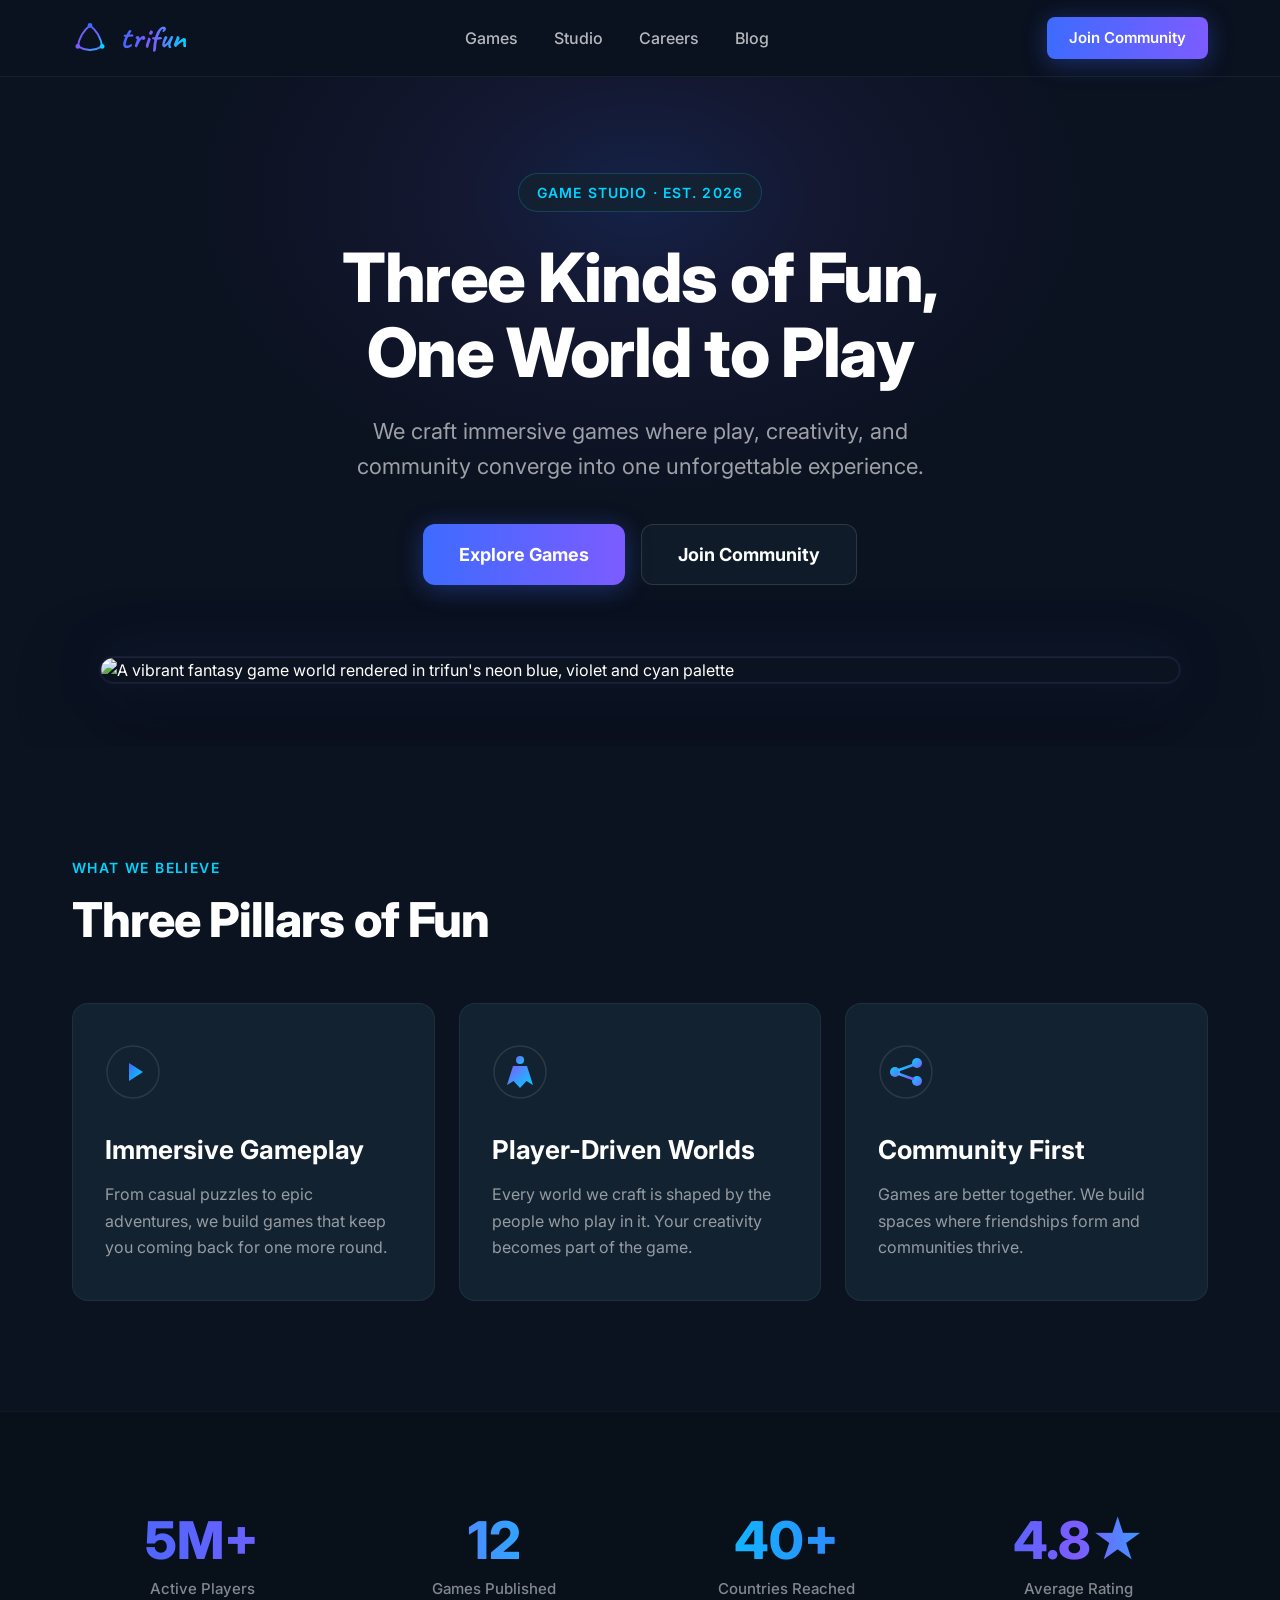
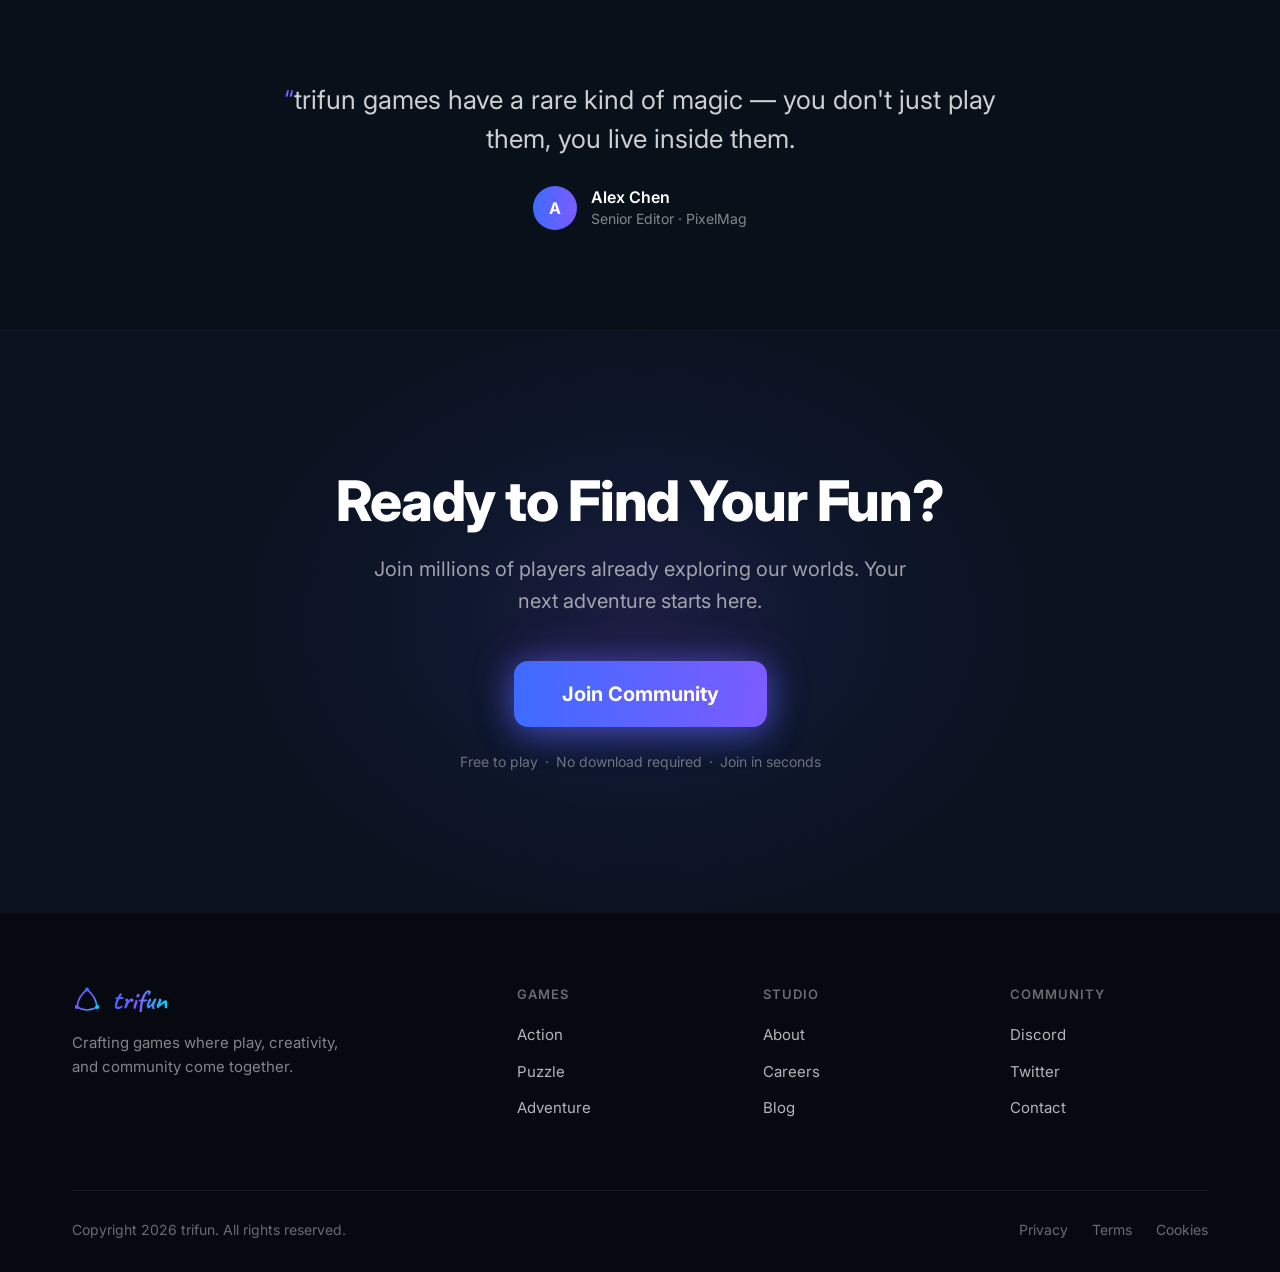
==== index.html @ cdd71cd8 "Add files via upload" ====
<!DOCTYPE html>
<html lang="en">
<head>
<meta charset="UTF-8" />
<meta name="viewport" content="width=device-width, initial-scale=1.0" />
<title>trifun — Three Kinds of Fun, One World to Play</title>
<meta name="description" content="trifun is a game studio crafting immersive games where play, creativity, and community converge into one unforgettable experience." />
<meta property="og:title" content="trifun — Three Kinds of Fun, One World to Play" />
<meta property="og:description" content="We craft immersive games where play, creativity, and community converge." />
<meta property="og:type" content="website" />
<link rel="icon" href="data:image/svg+xml,%3Csvg xmlns='http://www.w3.org/2000/svg' viewBox='0 0 240 240'%3E%3Cdefs%3E%3ClinearGradient id='g' x1='0' y1='0' x2='1' y2='1'%3E%3Cstop offset='0' stop-color='%233E6BFF'/%3E%3Cstop offset='0.5' stop-color='%237C5CFF'/%3E%3Cstop offset='1' stop-color='%2300D4FF'/%3E%3C/linearGradient%3E%3C/defs%3E%3Cpath d='M120 36 Q 52 88, 39 176' stroke='url(%23g)' stroke-width='13' stroke-linecap='round' fill='none'/%3E%3Cpath d='M39 176 Q 120 224, 201 176' stroke='url(%23g)' stroke-width='13' stroke-linecap='round' fill='none'/%3E%3Cpath d='M201 176 Q 188 88, 120 36' stroke='url(%23g)' stroke-width='13' stroke-linecap='round' fill='none'/%3E%3Ccircle cx='120' cy='36' r='16' fill='%233E6BFF'/%3E%3Ccircle cx='39' cy='176' r='16' fill='%237C5CFF'/%3E%3Ccircle cx='201' cy='176' r='16' fill='%2300D4FF'/%3E%3C/svg%3E" />
<link rel="preconnect" href="https://fonts.googleapis.com" />
<link rel="preconnect" href="https://fonts.gstatic.com" crossorigin />
<link href="https://fonts.googleapis.com/css2?family=Inter:wght@400;500;600;700;800&family=Caveat:wght@600;700&display=swap" rel="stylesheet" />
<style>
  :root {
    --blue: #3E6BFF;
    --violet: #7C5CFF;
    --cyan: #00D4FF;
    --ink: #0B1220;
    --surface: #132230;
    --surface-2: #08101A;
    --footer: #06090F;
    --white: #FFFFFF;
    --grad-main: linear-gradient(90deg, #3E6BFF 0%, #7C5CFF 50%, #00D4FF 100%);
    --grad-cta: linear-gradient(90deg, #3E6BFF 0%, #7C5CFF 100%);
  }

  * { margin: 0; padding: 0; box-sizing: border-box; }

  html { scroll-behavior: smooth; }

  body {
    background: var(--ink);
    color: var(--white);
    font-family: 'Inter', -apple-system, BlinkMacSystemFont, 'Segoe UI', sans-serif;
    -webkit-font-smoothing: antialiased;
    line-height: 1.5;
    overflow-x: hidden;
  }

  a { color: inherit; text-decoration: none; }

  .container {
    max-width: 1200px;
    margin: 0 auto;
    padding: 0 32px;
  }

  /* ===== Header ===== */
  header {
    position: sticky;
    top: 0;
    z-index: 100;
    background: rgba(11, 18, 32, 0.85);
    backdrop-filter: blur(12px);
    border-bottom: 1px solid rgba(255, 255, 255, 0.06);
  }

  .header-inner {
    display: flex;
    align-items: center;
    justify-content: space-between;
    height: 76px;
  }

  .logo-group {
    display: flex;
    align-items: center;
    gap: 12px;
  }

  .logo-svg { width: 36px; height: 36px; display: block; }

  .wordmark {
    font-family: 'Caveat', cursive;
    font-size: 32px;
    font-weight: 700;
    line-height: 1;
    background: var(--grad-main);
    -webkit-background-clip: text;
    background-clip: text;
    -webkit-text-fill-color: transparent;
    color: transparent;
  }

  nav.desktop {
    display: flex;
    align-items: center;
    gap: 36px;
  }

  nav.desktop a {
    font-size: 16px;
    font-weight: 500;
    color: rgba(255, 255, 255, 0.7);
    transition: color 0.2s ease;
  }
  nav.desktop a:hover { color: var(--white); }

  .btn {
    display: inline-flex;
    align-items: center;
    justify-content: center;
    font-family: 'Inter', sans-serif;
    border: none;
    cursor: pointer;
    transition: transform 0.2s ease, box-shadow 0.2s ease, opacity 0.2s ease;
    white-space: nowrap;
  }
  .btn:hover { transform: translateY(-1px); }

  .btn-grad {
    background: var(--grad-cta);
    color: var(--white);
    font-weight: 600;
    box-shadow: 0 4px 24px rgba(62, 107, 255, 0.35);
  }
  .btn-grad:hover { box-shadow: 0 8px 32px rgba(124, 92, 255, 0.45); }

  .btn-sm { padding: 10px 22px; border-radius: 8px; font-size: 15px; }

  .btn-ghost {
    background: rgba(19, 34, 48, 0.6);
    color: var(--white);
    font-weight: 600;
    border: 1px solid rgba(255, 255, 255, 0.12);
  }
  .btn-ghost:hover { background: rgba(19, 34, 48, 0.9); }

  .btn-lg { padding: 16px 36px; border-radius: 12px; font-size: 18px; font-weight: 700; }

  /* Hamburger */
  .burger {
    display: none;
    background: none;
    border: none;
    cursor: pointer;
    padding: 8px;
  }
  .burger span {
    display: block;
    width: 22px;
    height: 2px;
    background: var(--white);
    margin: 5px 0;
    border-radius: 2px;
  }

  .mobile-menu {
    display: none;
    flex-direction: column;
    gap: 4px;
    padding: 8px 0 16px;
  }
  .mobile-menu.open { display: flex; }
  .mobile-menu a {
    padding: 12px 4px;
    font-size: 16px;
    font-weight: 500;
    color: rgba(255, 255, 255, 0.8);
    border-bottom: 1px solid rgba(255, 255, 255, 0.06);
  }
  .mobile-menu .btn { margin-top: 12px; }

  /* ===== Hero ===== */
  .hero {
    position: relative;
    padding: 96px 0 64px;
    overflow: hidden;
  }

  .hero-glow {
    position: absolute;
    top: -180px;
    left: 50%;
    transform: translateX(-50%);
    width: 900px;
    height: 600px;
    background: radial-gradient(closest-side, rgba(62, 107, 255, 0.18), rgba(124, 92, 255, 0.08) 40%, rgba(0, 212, 255, 0) 100%);
    pointer-events: none;
  }

  .hero-content {
    position: relative;
    text-align: center;
    max-width: 860px;
    margin: 0 auto;
  }

  .badge {
    display: inline-block;
    padding: 8px 18px;
    border-radius: 999px;
    background: rgba(19, 34, 48, 0.8);
    border: 1px solid rgba(0, 212, 255, 0.2);
    font-size: 14px;
    font-weight: 600;
    letter-spacing: 0.08em;
    color: var(--cyan);
    margin-bottom: 28px;
  }

  h1 {
    font-size: 68px;
    font-weight: 800;
    line-height: 1.1;
    letter-spacing: -0.02em;
    margin-bottom: 24px;
  }

  .hero-sub {
    font-size: 22px;
    color: rgba(255, 255, 255, 0.6);
    max-width: 620px;
    margin: 0 auto 40px;
    line-height: 1.6;
  }

  .cta-row {
    display: flex;
    gap: 16px;
    justify-content: center;
    margin-bottom: 72px;
    flex-wrap: wrap;
  }

  .hero-visual {
    position: relative;
    border-radius: 20px;
    overflow: hidden;
    border: 1px solid rgba(255, 255, 255, 0.08);
    box-shadow: 0 24px 80px rgba(0, 0, 0, 0.5), 0 0 0 1px rgba(124, 92, 255, 0.12), 0 0 60px rgba(62, 107, 255, 0.15);
    max-width: 1080px;
    margin: 0 auto;
  }
  .hero-visual img {
    display: block;
    width: 100%;
    height: auto;
  }

  /* ===== Sections generic ===== */
  section { position: relative; }

  .section-pad { padding: 110px 0; }

  .eyebrow {
    font-size: 14px;
    font-weight: 600;
    letter-spacing: 0.1em;
    color: var(--cyan);
    text-transform: uppercase;
    margin-bottom: 14px;
  }

  .section-title {
    font-size: 48px;
    font-weight: 800;
    letter-spacing: -0.02em;
    line-height: 1.15;
    margin-bottom: 56px;
  }

  /* ===== Features ===== */
  .feature-grid {
    display: grid;
    grid-template-columns: repeat(3, 1fr);
    gap: 24px;
  }

  .feature-card {
    background: var(--surface);
    border-radius: 16px;
    padding: 40px 32px;
    border: 1px solid rgba(255, 255, 255, 0.06);
    transition: transform 0.25s ease, border-color 0.25s ease;
  }
  .feature-card:hover {
    transform: translateY(-4px);
    border-color: rgba(124, 92, 255, 0.35);
  }

  .feature-icon {
    width: 56px;
    height: 56px;
    margin-bottom: 24px;
  }

  .feature-card h3 {
    font-size: 26px;
    font-weight: 700;
    margin-bottom: 12px;
  }

  .feature-card p {
    font-size: 16px;
    color: rgba(255, 255, 255, 0.55);
    line-height: 1.65;
  }

  /* ===== Stats ===== */
  .stats {
    background: var(--surface-2);
    padding: 100px 0;
    border-top: 1px solid rgba(255, 255, 255, 0.04);
    border-bottom: 1px solid rgba(255, 255, 255, 0.04);
  }

  .stats-grid {
    display: grid;
    grid-template-columns: repeat(4, 1fr);
    gap: 32px;
    margin-bottom: 80px;
    text-align: center;
  }

  .stat-num {
    font-size: 52px;
    font-weight: 800;
    line-height: 1.1;
    margin-bottom: 8px;
  }
  .stat-num.g1 { background: linear-gradient(90deg, #3E6BFF, #7C5CFF); -webkit-background-clip: text; background-clip: text; -webkit-text-fill-color: transparent; }
  .stat-num.g2 { background: linear-gradient(90deg, #7C5CFF, #00D4FF); -webkit-background-clip: text; background-clip: text; -webkit-text-fill-color: transparent; }
  .stat-num.g3 { background: linear-gradient(90deg, #00D4FF, #3E6BFF); -webkit-background-clip: text; background-clip: text; -webkit-text-fill-color: transparent; }
  .stat-num.g4 { background: var(--grad-main); -webkit-background-clip: text; background-clip: text; -webkit-text-fill-color: transparent; }

  .stat-label {
    font-size: 15px;
    font-weight: 500;
    color: rgba(255, 255, 255, 0.5);
  }

  .testimonial {
    max-width: 780px;
    margin: 0 auto;
    text-align: center;
  }

  .testimonial-quote {
    font-size: 26px;
    color: rgba(255, 255, 255, 0.8);
    line-height: 1.5;
    margin-bottom: 28px;
  }
  .testimonial-quote::before { content: "\201C"; color: var(--violet); }

  .author {
    display: flex;
    align-items: center;
    justify-content: center;
    gap: 14px;
  }

  .avatar {
    width: 44px;
    height: 44px;
    border-radius: 50%;
    background: var(--grad-cta);
    display: flex;
    align-items: center;
    justify-content: center;
    font-weight: 700;
    font-size: 16px;
  }

  .author-name { font-size: 16px; font-weight: 600; text-align: left; line-height: 1.3; }
  .author-role { font-size: 14px; color: rgba(255, 255, 255, 0.5); }

  /* ===== Final CTA ===== */
  .final-cta {
    text-align: center;
    padding: 140px 0;
    overflow: hidden;
  }

  .cta-glow {
    position: absolute;
    top: 50%;
    left: 50%;
    transform: translate(-50%, -50%);
    width: 800px;
    height: 600px;
    background: radial-gradient(closest-side, rgba(124, 92, 255, 0.15), rgba(62, 107, 255, 0.06) 50%, rgba(0, 212, 255, 0) 100%);
    pointer-events: none;
  }

  .cta-inner { position: relative; }

  .cta-title {
    font-size: 56px;
    font-weight: 800;
    letter-spacing: -0.02em;
    line-height: 1.1;
    margin-bottom: 20px;
  }

  .cta-sub {
    font-size: 20px;
    color: rgba(255, 255, 255, 0.6);
    max-width: 560px;
    margin: 0 auto 44px;
    line-height: 1.6;
  }

  .btn-xl {
    padding: 18px 48px;
    border-radius: 14px;
    font-size: 20px;
    font-weight: 700;
    background: var(--grad-cta);
    color: var(--white);
    box-shadow: 0 0 40px rgba(124, 92, 255, 0.45), 0 8px 32px rgba(62, 107, 255, 0.4);
  }
  .btn-xl:hover { box-shadow: 0 0 60px rgba(124, 92, 255, 0.6), 0 12px 40px rgba(62, 107, 255, 0.5); }

  .trust-line {
    margin-top: 24px;
    font-size: 14px;
    color: rgba(255, 255, 255, 0.4);
  }

  /* ===== Footer ===== */
  footer {
    background: var(--footer);
    padding: 72px 0 32px;
    border-top: 1px solid rgba(255, 255, 255, 0.04);
  }

  .footer-top {
    display: grid;
    grid-template-columns: 2fr 1fr 1fr 1fr;
    gap: 48px;
    padding-bottom: 56px;
  }

  .footer-brand .wordmark { font-size: 28px; }
  .footer-logo-group { display: flex; align-items: center; gap: 10px; margin-bottom: 16px; }
  .footer-logo-group .logo-svg { width: 30px; height: 30px; }
  .footer-brand p {
    font-size: 15px;
    color: rgba(255, 255, 255, 0.5);
    max-width: 280px;
    line-height: 1.6;
  }

  .footer-col h4 {
    font-size: 13px;
    font-weight: 600;
    letter-spacing: 0.08em;
    color: rgba(255, 255, 255, 0.4);
    margin-bottom: 20px;
    text-transform: uppercase;
  }

  .footer-col a {
    display: block;
    font-size: 15px;
    color: rgba(255, 255, 255, 0.7);
    margin-bottom: 14px;
    transition: color 0.2s ease;
  }
  .footer-col a:hover { color: var(--white); }

  .bottom-bar {
    display: flex;
    align-items: center;
    justify-content: space-between;
    padding-top: 28px;
    border-top: 1px solid rgba(255, 255, 255, 0.06);
    font-size: 14px;
    color: rgba(255, 255, 255, 0.4);
  }

  .bottom-bar .legal { display: flex; gap: 24px; }
  .bottom-bar .legal a { color: rgba(255, 255, 255, 0.4); transition: color 0.2s; }
  .bottom-bar .legal a:hover { color: var(--white); }

  /* ===== Responsive ===== */
  @media (max-width: 1024px) {
    h1 { font-size: 52px; }
    .section-title { font-size: 40px; }
    .cta-title { font-size: 44px; }
    .stat-num { font-size: 44px; }
    .feature-grid { grid-template-columns: 1fr; max-width: 560px; margin: 0 auto; }
    .stats-grid { grid-template-columns: repeat(2, 1fr); gap: 40px; }
  }

  @media (max-width: 768px) {
    .container { padding: 0 20px; }
    nav.desktop, .header-cta { display: none; }
    .burger { display: block; }
    .hero { padding: 72px 0 48px; }
    h1 { font-size: 40px; }
    .hero-sub { font-size: 18px; }
    .section-pad { padding: 80px 0; }
    .section-title { font-size: 34px; margin-bottom: 40px; }
    .cta-title { font-size: 36px; }
    .cta-sub { font-size: 17px; }
    .final-cta { padding: 100px 0; }
    .testimonial-quote { font-size: 20px; }
    .footer-top { grid-template-columns: 1fr 1fr; gap: 40px; }
    .bottom-bar { flex-direction: column; gap: 12px; }
  }

  @media (max-width: 480px) {
    h1 { font-size: 32px; }
    .btn-lg { width: 100%; }
    .stats-grid { grid-template-columns: 1fr 1fr; }
    .footer-top { grid-template-columns: 1fr; }
  }
</style>
</head>
<body>

<!-- ===== Header ===== -->
<header>
  <div class="container header-inner">
    <a href="#top" class="logo-group" aria-label="trifun home">
      <svg class="logo-svg" viewBox="0 0 240 240" fill="none" xmlns="http://www.w3.org/2000/svg">
        <defs>
          <linearGradient id="headerLogoGrad" x1="0" y1="0" x2="1" y2="1">
            <stop offset="0" stop-color="#3E6BFF"/>
            <stop offset="0.5" stop-color="#7C5CFF"/>
            <stop offset="1" stop-color="#00D4FF"/>
          </linearGradient>
        </defs>
        <path d="M120 36 Q 52 88, 39 176" stroke="url(#headerLogoGrad)" stroke-width="13" stroke-linecap="round"/>
        <path d="M39 176 Q 120 224, 201 176" stroke="url(#headerLogoGrad)" stroke-width="13" stroke-linecap="round"/>
        <path d="M201 176 Q 188 88, 120 36" stroke="url(#headerLogoGrad)" stroke-width="13" stroke-linecap="round"/>
        <circle cx="120" cy="36" r="16" fill="#3E6BFF"/>
        <circle cx="39" cy="176" r="16" fill="#7C5CFF"/>
        <circle cx="201" cy="176" r="16" fill="#00D4FF"/>
      </svg>
      <span class="wordmark">trifun</span>
    </a>

    <nav class="desktop" aria-label="Main navigation">
      <a href="#games">Games</a>
      <a href="#studio">Studio</a>
      <a href="#careers">Careers</a>
      <a href="#blog">Blog</a>
    </nav>

    <a href="#join" class="btn btn-grad btn-sm header-cta">Join Community</a>

    <button class="burger" id="burgerBtn" aria-label="Toggle menu" aria-expanded="false">
      <span></span><span></span><span></span>
    </button>
  </div>

  <div class="container">
    <div class="mobile-menu" id="mobileMenu">
      <a href="#games">Games</a>
      <a href="#studio">Studio</a>
      <a href="#careers">Careers</a>
      <a href="#blog">Blog</a>
      <a href="#join" class="btn btn-grad btn-sm">Join Community</a>
    </div>
  </div>
</header>

<!-- ===== Hero ===== -->
<section class="hero" id="top">
  <div class="hero-glow"></div>
  <div class="container">
    <div class="hero-content">
      <span class="badge">GAME STUDIO · EST. 2026</span>
      <h1>Three Kinds of Fun,<br/>One World to Play</h1>
      <p class="hero-sub">We craft immersive games where play, creativity, and community converge into one unforgettable experience.</p>
      <div class="cta-row">
        <a href="#games" class="btn btn-grad btn-lg">Explore Games</a>
        <a href="#join" class="btn btn-ghost btn-lg">Join Community</a>
      </div>
    </div>
    <div class="hero-visual">
      <img src="assets/hero-visual.jpg" alt="A vibrant fantasy game world rendered in trifun's neon blue, violet and cyan palette" />
    </div>
  </div>
</section>

<!-- ===== Features ===== -->
<section class="section-pad" id="games">
  <div class="container">
    <p class="eyebrow">What We Believe</p>
    <h2 class="section-title">Three Pillars of Fun</h2>

    <div class="feature-grid">
      <div class="feature-card">
        <svg class="feature-icon" viewBox="0 0 56 56" fill="none" xmlns="http://www.w3.org/2000/svg">
          <defs>
            <linearGradient id="iconPlay" x1="0" y1="0" x2="1" y2="1">
              <stop offset="0" stop-color="#3E6BFF"/>
              <stop offset="1" stop-color="#00D4FF"/>
            </linearGradient>
          </defs>
          <circle cx="28" cy="28" r="26" stroke="rgba(255,255,255,0.1)" stroke-width="1.5"/>
          <path d="M24 19 L38 28 L24 37 Z" fill="url(#iconPlay)"/>
        </svg>
        <h3>Immersive Gameplay</h3>
        <p>From casual puzzles to epic adventures, we build games that keep you coming back for one more round.</p>
      </div>

      <div class="feature-card">
        <svg class="feature-icon" viewBox="0 0 56 56" fill="none" xmlns="http://www.w3.org/2000/svg">
          <defs>
            <linearGradient id="iconCreate" x1="0" y1="0" x2="1" y2="1">
              <stop offset="0" stop-color="#7C5CFF"/>
              <stop offset="1" stop-color="#00D4FF"/>
            </linearGradient>
          </defs>
          <circle cx="28" cy="28" r="26" stroke="rgba(255,255,255,0.1)" stroke-width="1.5"/>
          <path d="M15 41 L21 22 L35 22 L41 41 L34.5 37 L28 44 L21.5 37 Z" fill="url(#iconCreate)"/>
          <circle cx="28" cy="16" r="4" fill="url(#iconCreate)"/>
        </svg>
        <h3>Player-Driven Worlds</h3>
        <p>Every world we craft is shaped by the people who play in it. Your creativity becomes part of the game.</p>
      </div>

      <div class="feature-card">
        <svg class="feature-icon" viewBox="0 0 56 56" fill="none" xmlns="http://www.w3.org/2000/svg">
          <defs>
            <linearGradient id="iconConnect" x1="0" y1="0" x2="1" y2="1">
              <stop offset="0" stop-color="#00D4FF"/>
              <stop offset="1" stop-color="#7C5CFF"/>
            </linearGradient>
          </defs>
          <circle cx="28" cy="28" r="26" stroke="rgba(255,255,255,0.1)" stroke-width="1.5"/>
          <circle cx="17" cy="28" r="5" fill="url(#iconConnect)"/>
          <circle cx="39" cy="19" r="5" fill="url(#iconConnect)"/>
          <circle cx="39" cy="37" r="5" fill="url(#iconConnect)"/>
          <path d="M21 26 L35 21 M21 30 L35 35" stroke="url(#iconConnect)" stroke-width="2.5" stroke-linecap="round"/>
        </svg>
        <h3>Community First</h3>
        <p>Games are better together. We build spaces where friendships form and communities thrive.</p>
      </div>
    </div>
  </div>
</section>

<!-- ===== Stats / Studio ===== -->
<section class="stats" id="studio">
  <div class="container">
    <div class="stats-grid">
      <div>
        <div class="stat-num g1">5M+</div>
        <div class="stat-label">Active Players</div>
      </div>
      <div>
        <div class="stat-num g2">12</div>
        <div class="stat-label">Games Published</div>
      </div>
      <div>
        <div class="stat-num g3">40+</div>
        <div class="stat-label">Countries Reached</div>
      </div>
      <div>
        <div class="stat-num g4">4.8★</div>
        <div class="stat-label">Average Rating</div>
      </div>
    </div>

    <div class="testimonial">
      <p class="testimonial-quote">trifun games have a rare kind of magic — you don't just play them, you live inside them.</p>
      <div class="author">
        <div class="avatar">A</div>
        <div>
          <div class="author-name">Alex Chen</div>
          <div class="author-role">Senior Editor · PixelMag</div>
        </div>
      </div>
    </div>
  </div>
</section>

<!-- ===== Final CTA ===== -->
<section class="final-cta" id="join">
  <div class="cta-glow"></div>
  <div class="container cta-inner">
    <h2 class="cta-title">Ready to Find Your Fun?</h2>
    <p class="cta-sub">Join millions of players already exploring our worlds. Your next adventure starts here.</p>
    <a href="#" class="btn btn-xl">Join Community</a>
    <p class="trust-line">Free to play&ensp;·&ensp;No download required&ensp;·&ensp;Join in seconds</p>
  </div>
</section>

<!-- ===== Footer ===== -->
<footer id="blog">
  <div class="container">
    <div class="footer-top">
      <div class="footer-brand">
        <div class="footer-logo-group">
          <svg class="logo-svg" viewBox="0 0 240 240" fill="none" xmlns="http://www.w3.org/2000/svg">
            <defs>
              <linearGradient id="footerLogoGrad" x1="0" y1="0" x2="1" y2="1">
                <stop offset="0" stop-color="#3E6BFF"/>
                <stop offset="0.5" stop-color="#7C5CFF"/>
                <stop offset="1" stop-color="#00D4FF"/>
              </linearGradient>
            </defs>
            <path d="M120 36 Q 52 88, 39 176" stroke="url(#footerLogoGrad)" stroke-width="13" stroke-linecap="round"/>
            <path d="M39 176 Q 120 224, 201 176" stroke="url(#footerLogoGrad)" stroke-width="13" stroke-linecap="round"/>
            <path d="M201 176 Q 188 88, 120 36" stroke="url(#footerLogoGrad)" stroke-width="13" stroke-linecap="round"/>
            <circle cx="120" cy="36" r="16" fill="#3E6BFF"/>
            <circle cx="39" cy="176" r="16" fill="#7C5CFF"/>
            <circle cx="201" cy="176" r="16" fill="#00D4FF"/>
          </svg>
          <span class="wordmark">trifun</span>
        </div>
        <p>Crafting games where play, creativity, and community come together.</p>
      </div>

      <div class="footer-col">
        <h4>Games</h4>
        <a href="#">Action</a>
        <a href="#">Puzzle</a>
        <a href="#">Adventure</a>
      </div>

      <div class="footer-col">
        <h4>Studio</h4>
        <a href="#">About</a>
        <a href="#">Careers</a>
        <a href="#">Blog</a>
      </div>

      <div class="footer-col">
        <h4>Community</h4>
        <a href="#">Discord</a>
        <a href="#">Twitter</a>
        <a href="#">Contact</a>
      </div>
    </div>

    <div class="bottom-bar">
      <span>Copyright 2026 trifun. All rights reserved.</span>
      <div class="legal">
        <a href="#">Privacy</a>
        <a href="#">Terms</a>
        <a href="#">Cookies</a>
      </div>
    </div>
  </div>
</footer>

<script>
  const burger = document.getElementById('burgerBtn');
  const menu = document.getElementById('mobileMenu');
  burger.addEventListener('click', () => {
    const open = menu.classList.toggle('open');
    burger.setAttribute('aria-expanded', open ? 'true' : 'false');
  });
  menu.querySelectorAll('a').forEach(a => a.addEventListener('click', () => {
    menu.classList.remove('open');
    burger.setAttribute('aria-expanded', 'false');
  }));
</script>
</body>
</html>
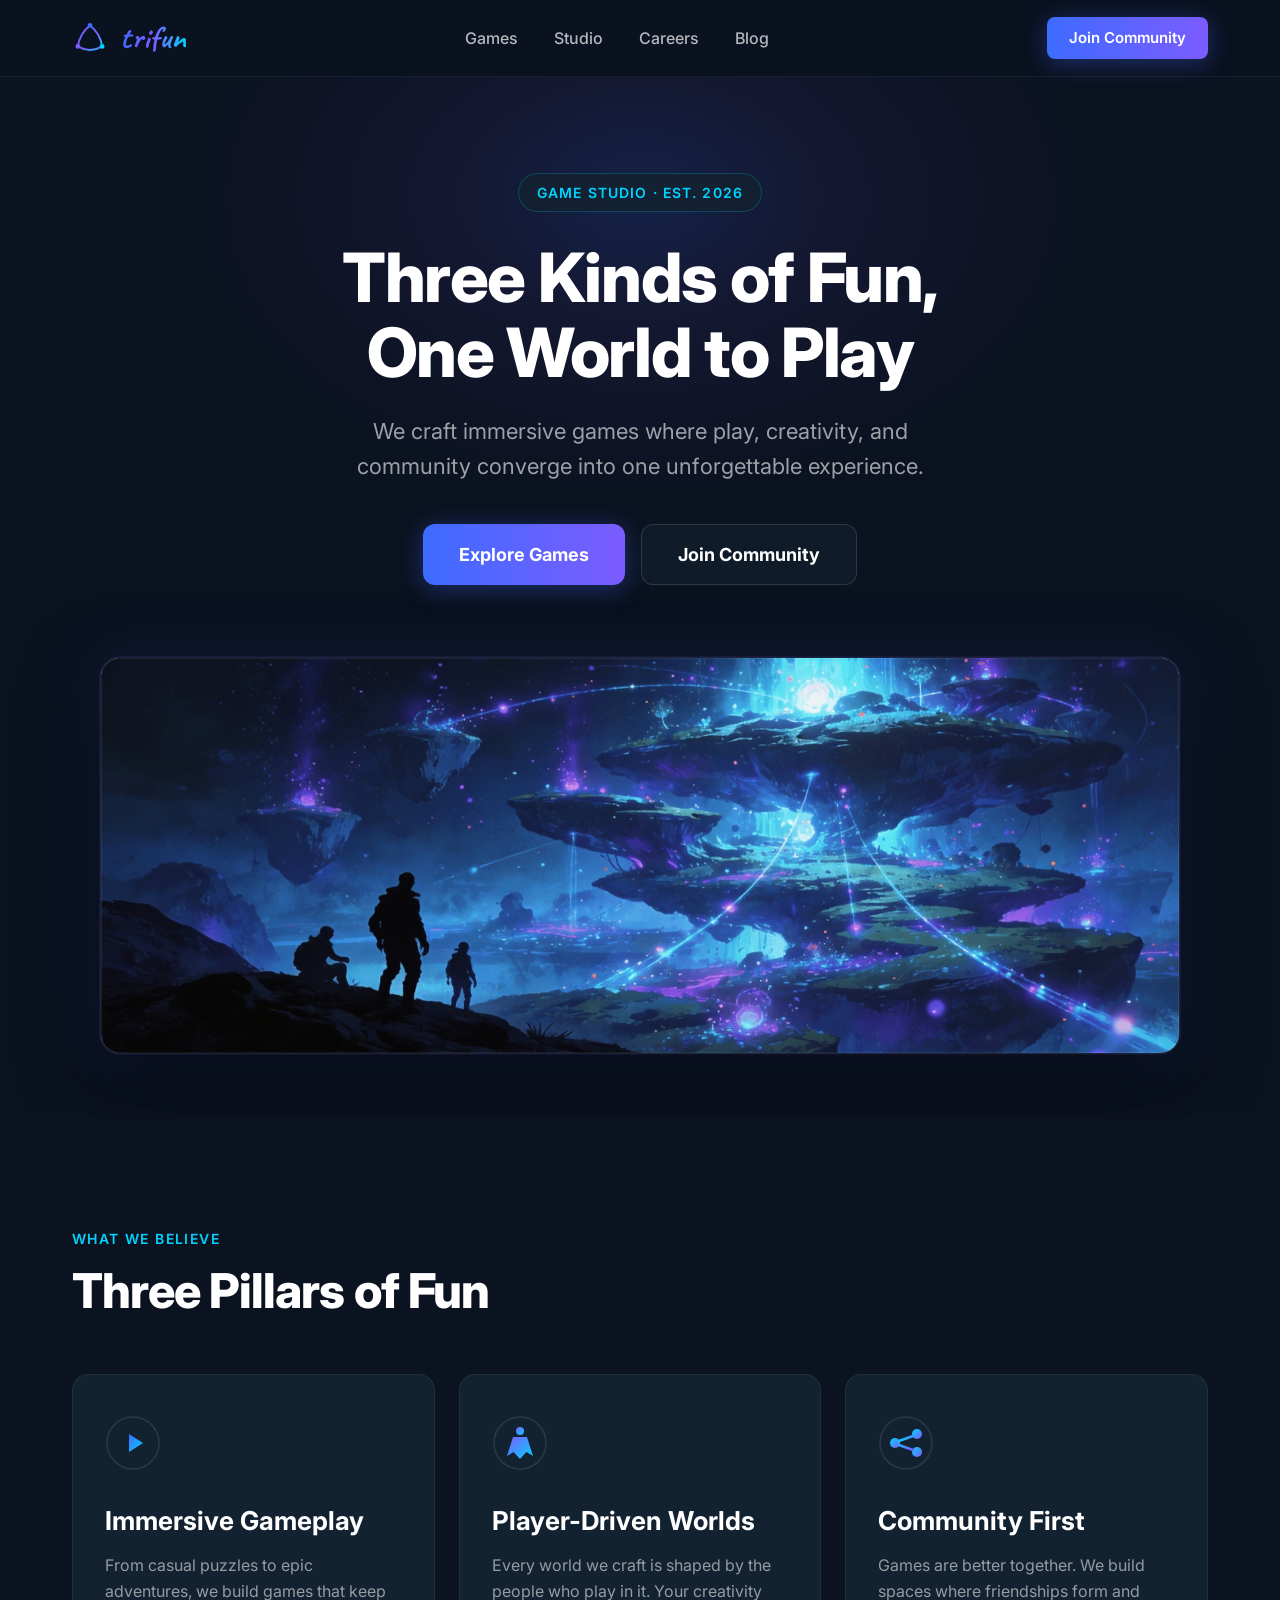
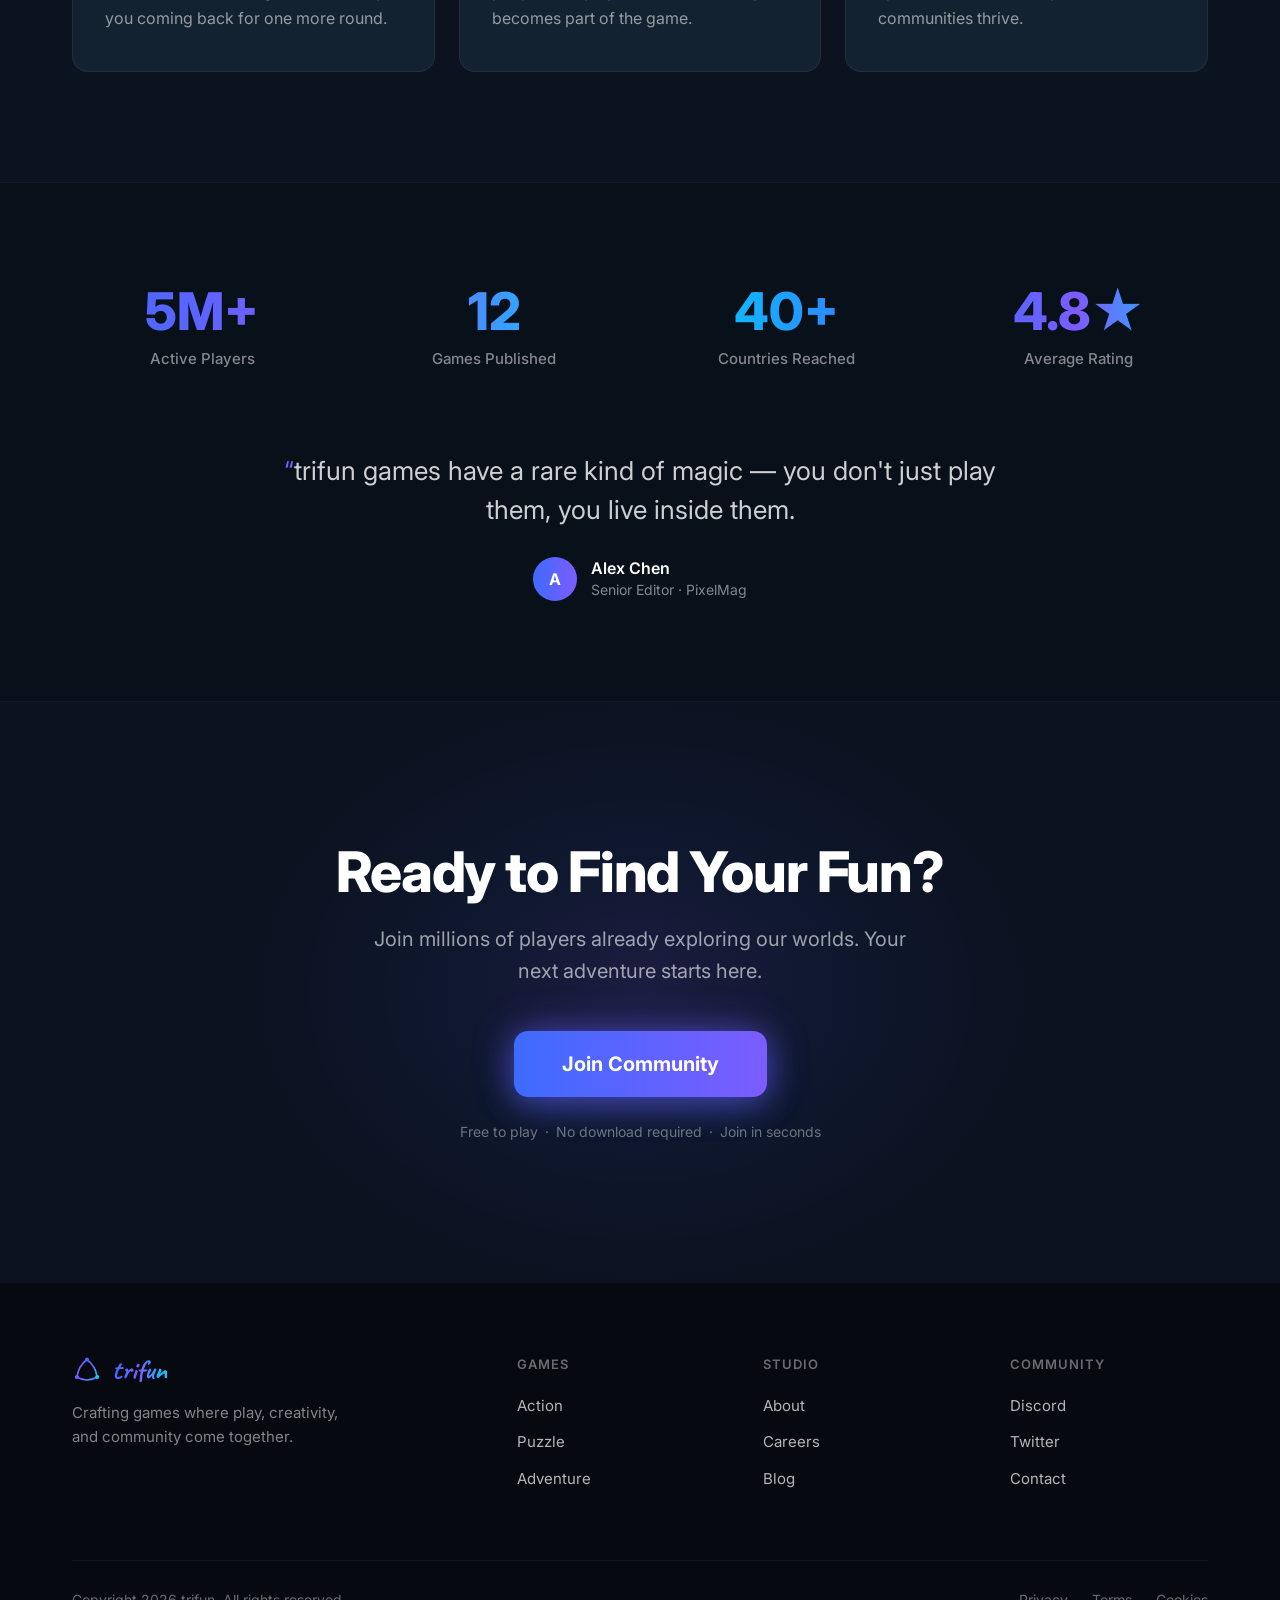
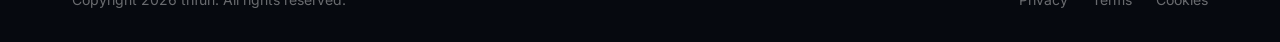
==== commit d8b499ca: "Add Google Search Console website verification" ====
--- a/index.html
+++ b/index.html
@@ -2,6 +2,7 @@
 <html lang="en">
 <head>
 <meta charset="UTF-8" />
+<meta name="google-site-verification" content="fvUn4S6JW9ib2L2KeIVXr1EP-e-SXwjg8gh4dw78Oks" />
 <meta name="viewport" content="width=device-width, initial-scale=1.0" />
 <title>trifun — Three Kinds of Fun, One World to Play</title>
 <meta name="description" content="trifun is a game studio crafting immersive games where play, creativity, and community converge into one unforgettable experience." />
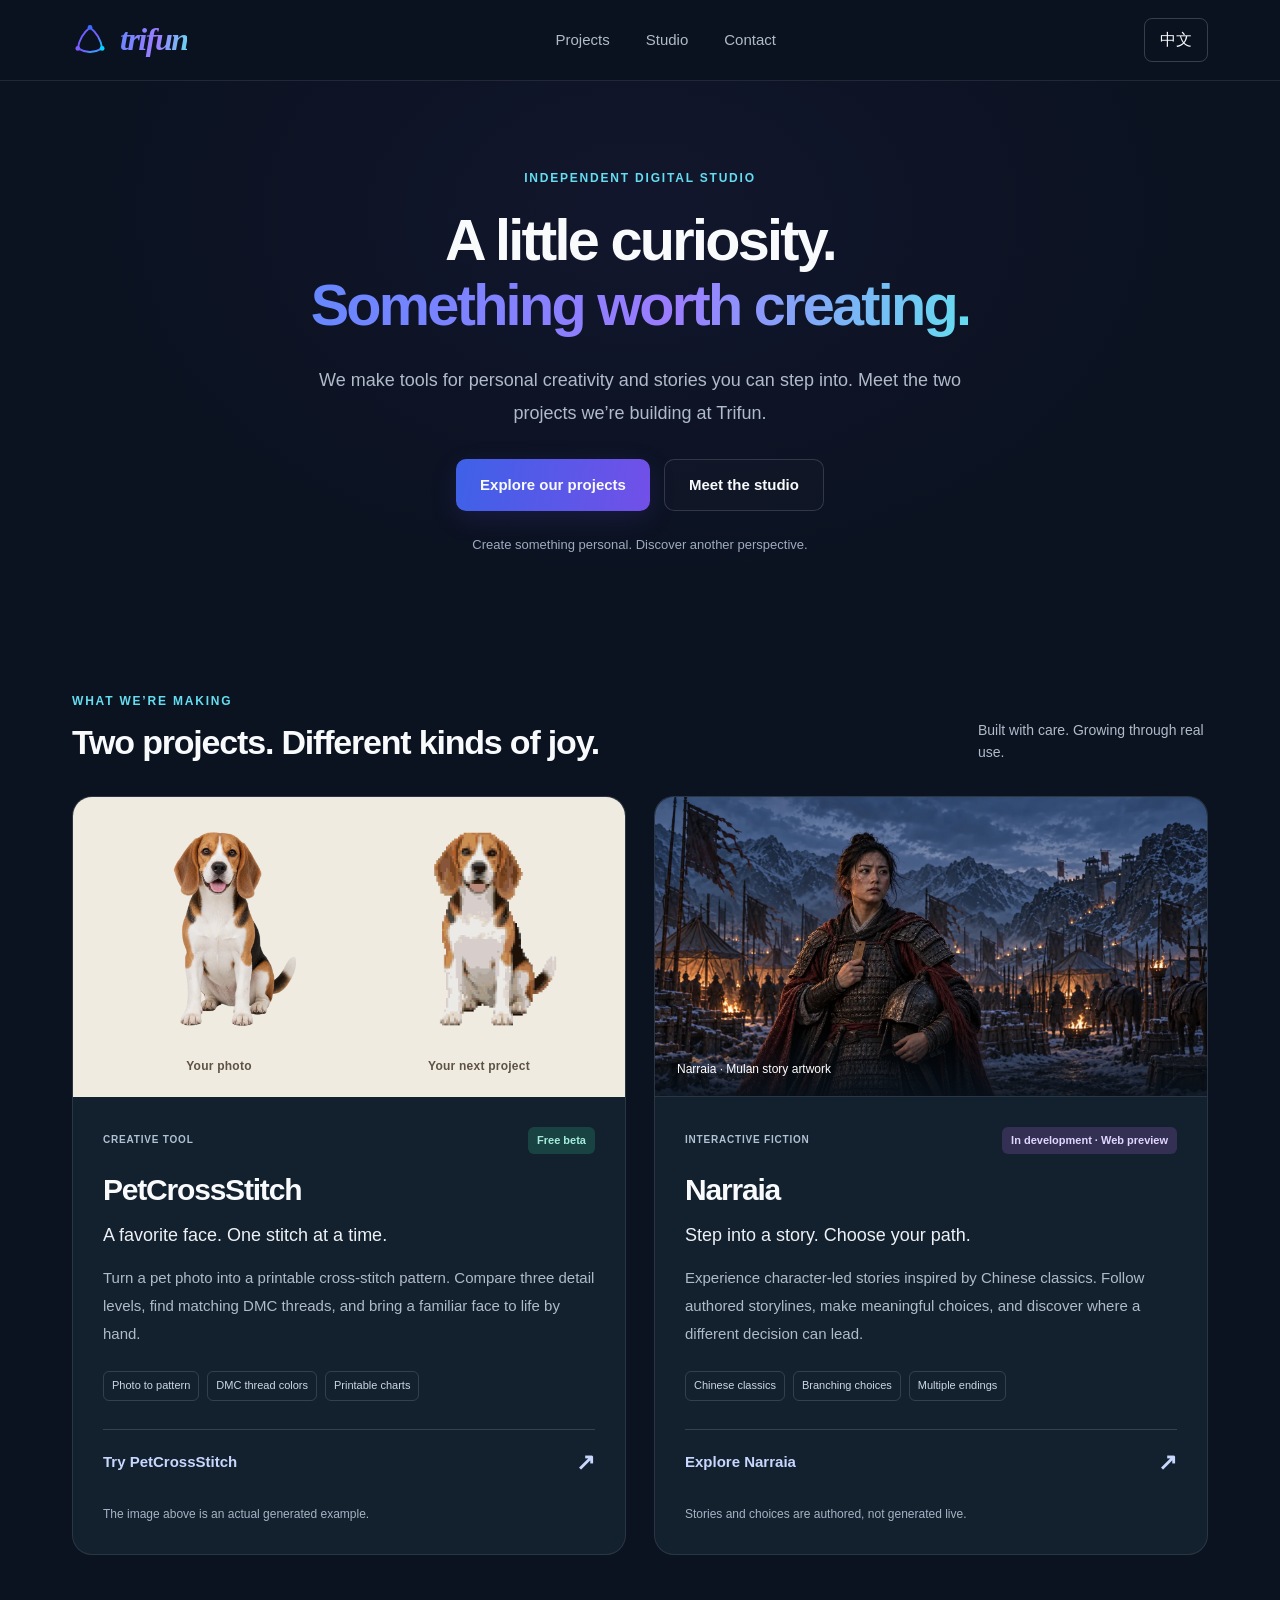
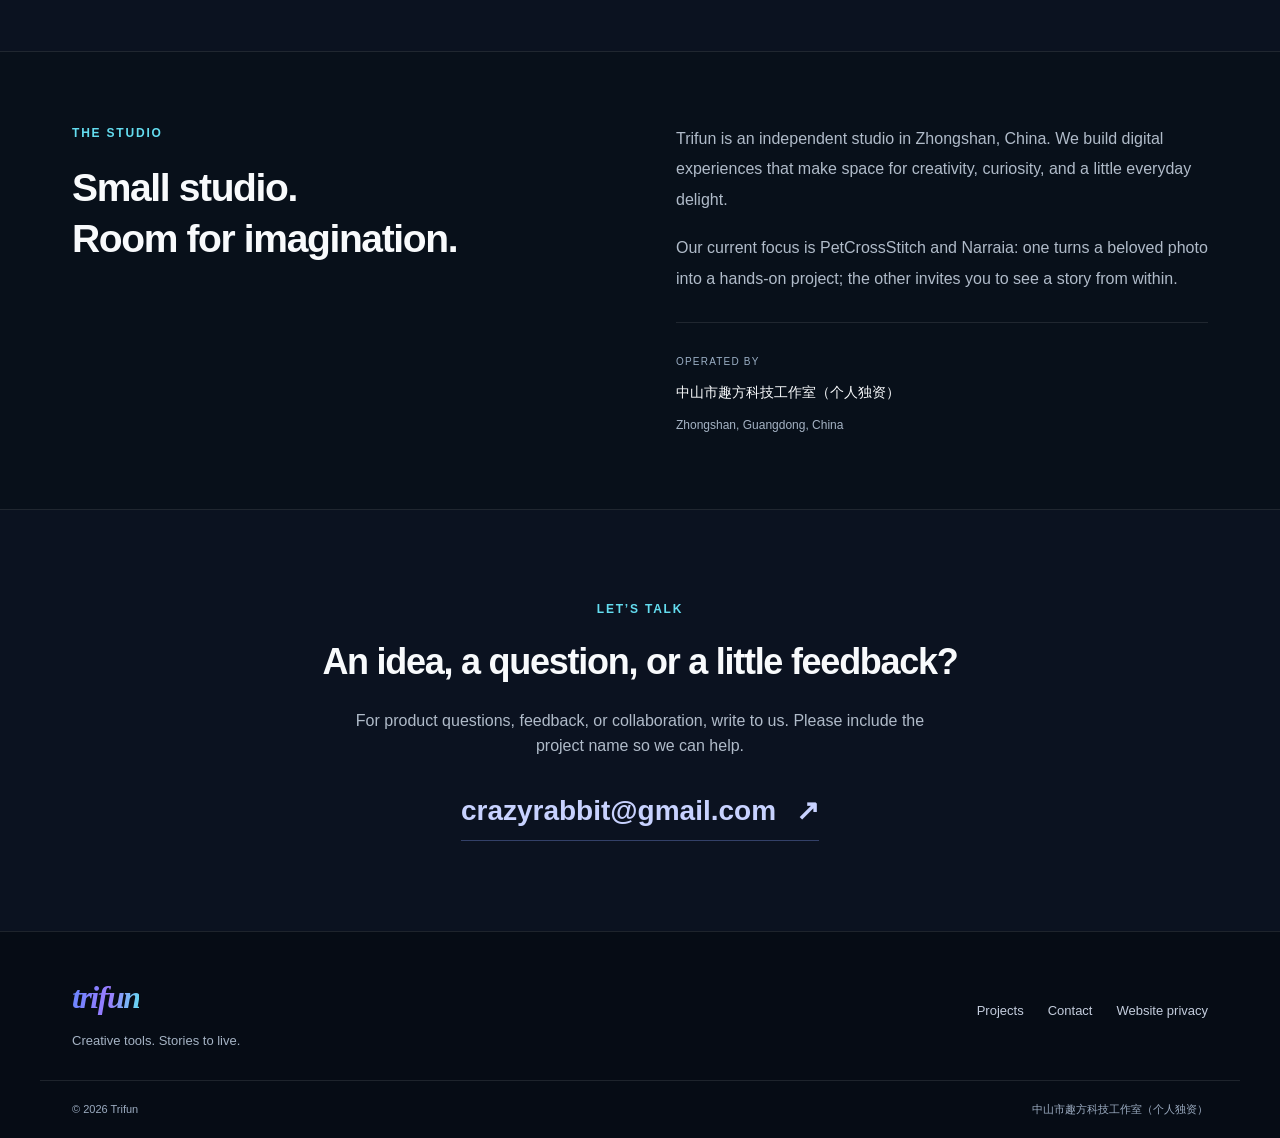
==== commit ae1e92f7: "Show PetCrossStitch and Narraia with bilingual studio and contact pages" ====
--- a/index.html
+++ b/index.html
@@ -1,525 +1,8 @@
-<!DOCTYPE html>
-<html lang="en">
-<head>
-<meta charset="UTF-8" />
-<meta name="google-site-verification" content="fvUn4S6JW9ib2L2KeIVXr1EP-e-SXwjg8gh4dw78Oks" />
-<meta name="viewport" content="width=device-width, initial-scale=1.0" />
-<title>trifun — Three Kinds of Fun, One World to Play</title>
-<meta name="description" content="trifun is a game studio crafting immersive games where play, creativity, and community converge into one unforgettable experience." />
-<meta property="og:title" content="trifun — Three Kinds of Fun, One World to Play" />
-<meta property="og:description" content="We craft immersive games where play, creativity, and community converge." />
-<meta property="og:type" content="website" />
-<link rel="icon" href="data:image/svg+xml,%3Csvg xmlns='http://www.w3.org/2000/svg' viewBox='0 0 240 240'%3E%3Cdefs%3E%3ClinearGradient id='g' x1='0' y1='0' x2='1' y2='1'%3E%3Cstop offset='0' stop-color='%233E6BFF'/%3E%3Cstop offset='0.5' stop-color='%237C5CFF'/%3E%3Cstop offset='1' stop-color='%2300D4FF'/%3E%3C/linearGradient%3E%3C/defs%3E%3Cpath d='M120 36 Q 52 88, 39 176' stroke='url(%23g)' stroke-width='13' stroke-linecap='round' fill='none'/%3E%3Cpath d='M39 176 Q 120 224, 201 176' stroke='url(%23g)' stroke-width='13' stroke-linecap='round' fill='none'/%3E%3Cpath d='M201 176 Q 188 88, 120 36' stroke='url(%23g)' stroke-width='13' stroke-linecap='round' fill='none'/%3E%3Ccircle cx='120' cy='36' r='16' fill='%233E6BFF'/%3E%3Ccircle cx='39' cy='176' r='16' fill='%237C5CFF'/%3E%3Ccircle cx='201' cy='176' r='16' fill='%2300D4FF'/%3E%3C/svg%3E" />
-<link rel="preconnect" href="https://fonts.googleapis.com" />
-<link rel="preconnect" href="https://fonts.gstatic.com" crossorigin />
-<link href="https://fonts.googleapis.com/css2?family=Inter:wght@400;500;600;700;800&family=Caveat:wght@600;700&display=swap" rel="stylesheet" />
-<style>
-  :root {
-    --blue: #3E6BFF;
-    --violet: #7C5CFF;
-    --cyan: #00D4FF;
-    --ink: #0B1220;
-    --surface: #132230;
-    --surface-2: #08101A;
-    --footer: #06090F;
-    --white: #FFFFFF;
-    --grad-main: linear-gradient(90deg, #3E6BFF 0%, #7C5CFF 50%, #00D4FF 100%);
-    --grad-cta: linear-gradient(90deg, #3E6BFF 0%, #7C5CFF 100%);
-  }
-
-  * { margin: 0; padding: 0; box-sizing: border-box; }
-
-  html { scroll-behavior: smooth; }
-
-  body {
-    background: var(--ink);
-    color: var(--white);
-    font-family: 'Inter', -apple-system, BlinkMacSystemFont, 'Segoe UI', sans-serif;
-    -webkit-font-smoothing: antialiased;
-    line-height: 1.5;
-    overflow-x: hidden;
-  }
-
-  a { color: inherit; text-decoration: none; }
-
-  .container {
-    max-width: 1200px;
-    margin: 0 auto;
-    padding: 0 32px;
-  }
-
-  /* ===== Header ===== */
-  header {
-    position: sticky;
-    top: 0;
-    z-index: 100;
-    background: rgba(11, 18, 32, 0.85);
-    backdrop-filter: blur(12px);
-    border-bottom: 1px solid rgba(255, 255, 255, 0.06);
-  }
-
-  .header-inner {
-    display: flex;
-    align-items: center;
-    justify-content: space-between;
-    height: 76px;
-  }
-
-  .logo-group {
-    display: flex;
-    align-items: center;
-    gap: 12px;
-  }
-
-  .logo-svg { width: 36px; height: 36px; display: block; }
-
-  .wordmark {
-    font-family: 'Caveat', cursive;
-    font-size: 32px;
-    font-weight: 700;
-    line-height: 1;
-    background: var(--grad-main);
-    -webkit-background-clip: text;
-    background-clip: text;
-    -webkit-text-fill-color: transparent;
-    color: transparent;
-  }
-
-  nav.desktop {
-    display: flex;
-    align-items: center;
-    gap: 36px;
-  }
-
-  nav.desktop a {
-    font-size: 16px;
-    font-weight: 500;
-    color: rgba(255, 255, 255, 0.7);
-    transition: color 0.2s ease;
-  }
-  nav.desktop a:hover { color: var(--white); }
-
-  .btn {
-    display: inline-flex;
-    align-items: center;
-    justify-content: center;
-    font-family: 'Inter', sans-serif;
-    border: none;
-    cursor: pointer;
-    transition: transform 0.2s ease, box-shadow 0.2s ease, opacity 0.2s ease;
-    white-space: nowrap;
-  }
-  .btn:hover { transform: translateY(-1px); }
-
-  .btn-grad {
-    background: var(--grad-cta);
-    color: var(--white);
-    font-weight: 600;
-    box-shadow: 0 4px 24px rgba(62, 107, 255, 0.35);
-  }
-  .btn-grad:hover { box-shadow: 0 8px 32px rgba(124, 92, 255, 0.45); }
-
-  .btn-sm { padding: 10px 22px; border-radius: 8px; font-size: 15px; }
-
-  .btn-ghost {
-    background: rgba(19, 34, 48, 0.6);
-    color: var(--white);
-    font-weight: 600;
-    border: 1px solid rgba(255, 255, 255, 0.12);
-  }
-  .btn-ghost:hover { background: rgba(19, 34, 48, 0.9); }
-
-  .btn-lg { padding: 16px 36px; border-radius: 12px; font-size: 18px; font-weight: 700; }
-
-  /* Hamburger */
-  .burger {
-    display: none;
-    background: none;
-    border: none;
-    cursor: pointer;
-    padding: 8px;
-  }
-  .burger span {
-    display: block;
-    width: 22px;
-    height: 2px;
-    background: var(--white);
-    margin: 5px 0;
-    border-radius: 2px;
-  }
-
-  .mobile-menu {
-    display: none;
-    flex-direction: column;
-    gap: 4px;
-    padding: 8px 0 16px;
-  }
-  .mobile-menu.open { display: flex; }
-  .mobile-menu a {
-    padding: 12px 4px;
-    font-size: 16px;
-    font-weight: 500;
-    color: rgba(255, 255, 255, 0.8);
-    border-bottom: 1px solid rgba(255, 255, 255, 0.06);
-  }
-  .mobile-menu .btn { margin-top: 12px; }
-
-  /* ===== Hero ===== */
-  .hero {
-    position: relative;
-    padding: 96px 0 64px;
-    overflow: hidden;
-  }
-
-  .hero-glow {
-    position: absolute;
-    top: -180px;
-    left: 50%;
-    transform: translateX(-50%);
-    width: 900px;
-    height: 600px;
-    background: radial-gradient(closest-side, rgba(62, 107, 255, 0.18), rgba(124, 92, 255, 0.08) 40%, rgba(0, 212, 255, 0) 100%);
-    pointer-events: none;
-  }
-
-  .hero-content {
-    position: relative;
-    text-align: center;
-    max-width: 860px;
-    margin: 0 auto;
-  }
-
-  .badge {
-    display: inline-block;
-    padding: 8px 18px;
-    border-radius: 999px;
-    background: rgba(19, 34, 48, 0.8);
-    border: 1px solid rgba(0, 212, 255, 0.2);
-    font-size: 14px;
-    font-weight: 600;
-    letter-spacing: 0.08em;
-    color: var(--cyan);
-    margin-bottom: 28px;
-  }
-
-  h1 {
-    font-size: 68px;
-    font-weight: 800;
-    line-height: 1.1;
-    letter-spacing: -0.02em;
-    margin-bottom: 24px;
-  }
-
-  .hero-sub {
-    font-size: 22px;
-    color: rgba(255, 255, 255, 0.6);
-    max-width: 620px;
-    margin: 0 auto 40px;
-    line-height: 1.6;
-  }
-
-  .cta-row {
-    display: flex;
-    gap: 16px;
-    justify-content: center;
-    margin-bottom: 72px;
-    flex-wrap: wrap;
-  }
-
-  .hero-visual {
-    position: relative;
-    border-radius: 20px;
-    overflow: hidden;
-    border: 1px solid rgba(255, 255, 255, 0.08);
-    box-shadow: 0 24px 80px rgba(0, 0, 0, 0.5), 0 0 0 1px rgba(124, 92, 255, 0.12), 0 0 60px rgba(62, 107, 255, 0.15);
-    max-width: 1080px;
-    margin: 0 auto;
-  }
-  .hero-visual img {
-    display: block;
-    width: 100%;
-    height: auto;
-  }
-
-  /* ===== Sections generic ===== */
-  section { position: relative; }
-
-  .section-pad { padding: 110px 0; }
-
-  .eyebrow {
-    font-size: 14px;
-    font-weight: 600;
-    letter-spacing: 0.1em;
-    color: var(--cyan);
-    text-transform: uppercase;
-    margin-bottom: 14px;
-  }
-
-  .section-title {
-    font-size: 48px;
-    font-weight: 800;
-    letter-spacing: -0.02em;
-    line-height: 1.15;
-    margin-bottom: 56px;
-  }
-
-  /* ===== Features ===== */
-  .feature-grid {
-    display: grid;
-    grid-template-columns: repeat(3, 1fr);
-    gap: 24px;
-  }
-
-  .feature-card {
-    background: var(--surface);
-    border-radius: 16px;
-    padding: 40px 32px;
-    border: 1px solid rgba(255, 255, 255, 0.06);
-    transition: transform 0.25s ease, border-color 0.25s ease;
-  }
-  .feature-card:hover {
-    transform: translateY(-4px);
-    border-color: rgba(124, 92, 255, 0.35);
-  }
-
-  .feature-icon {
-    width: 56px;
-    height: 56px;
-    margin-bottom: 24px;
-  }
-
-  .feature-card h3 {
-    font-size: 26px;
-    font-weight: 700;
-    margin-bottom: 12px;
-  }
-
-  .feature-card p {
-    font-size: 16px;
-    color: rgba(255, 255, 255, 0.55);
-    line-height: 1.65;
-  }
-
-  /* ===== Stats ===== */
-  .stats {
-    background: var(--surface-2);
-    padding: 100px 0;
-    border-top: 1px solid rgba(255, 255, 255, 0.04);
-    border-bottom: 1px solid rgba(255, 255, 255, 0.04);
-  }
-
-  .stats-grid {
-    display: grid;
-    grid-template-columns: repeat(4, 1fr);
-    gap: 32px;
-    margin-bottom: 80px;
-    text-align: center;
-  }
-
-  .stat-num {
-    font-size: 52px;
-    font-weight: 800;
-    line-height: 1.1;
-    margin-bottom: 8px;
-  }
-  .stat-num.g1 { background: linear-gradient(90deg, #3E6BFF, #7C5CFF); -webkit-background-clip: text; background-clip: text; -webkit-text-fill-color: transparent; }
-  .stat-num.g2 { background: linear-gradient(90deg, #7C5CFF, #00D4FF); -webkit-background-clip: text; background-clip: text; -webkit-text-fill-color: transparent; }
-  .stat-num.g3 { background: linear-gradient(90deg, #00D4FF, #3E6BFF); -webkit-background-clip: text; background-clip: text; -webkit-text-fill-color: transparent; }
-  .stat-num.g4 { background: var(--grad-main); -webkit-background-clip: text; background-clip: text; -webkit-text-fill-color: transparent; }
-
-  .stat-label {
-    font-size: 15px;
-    font-weight: 500;
-    color: rgba(255, 255, 255, 0.5);
-  }
-
-  .testimonial {
-    max-width: 780px;
-    margin: 0 auto;
-    text-align: center;
-  }
-
-  .testimonial-quote {
-    font-size: 26px;
-    color: rgba(255, 255, 255, 0.8);
-    line-height: 1.5;
-    margin-bottom: 28px;
-  }
-  .testimonial-quote::before { content: "\201C"; color: var(--violet); }
-
-  .author {
-    display: flex;
-    align-items: center;
-    justify-content: center;
-    gap: 14px;
-  }
-
-  .avatar {
-    width: 44px;
-    height: 44px;
-    border-radius: 50%;
-    background: var(--grad-cta);
-    display: flex;
-    align-items: center;
-    justify-content: center;
-    font-weight: 700;
-    font-size: 16px;
-  }
-
-  .author-name { font-size: 16px; font-weight: 600; text-align: left; line-height: 1.3; }
-  .author-role { font-size: 14px; color: rgba(255, 255, 255, 0.5); }
-
-  /* ===== Final CTA ===== */
-  .final-cta {
-    text-align: center;
-    padding: 140px 0;
-    overflow: hidden;
-  }
-
-  .cta-glow {
-    position: absolute;
-    top: 50%;
-    left: 50%;
-    transform: translate(-50%, -50%);
-    width: 800px;
-    height: 600px;
-    background: radial-gradient(closest-side, rgba(124, 92, 255, 0.15), rgba(62, 107, 255, 0.06) 50%, rgba(0, 212, 255, 0) 100%);
-    pointer-events: none;
-  }
-
-  .cta-inner { position: relative; }
-
-  .cta-title {
-    font-size: 56px;
-    font-weight: 800;
-    letter-spacing: -0.02em;
-    line-height: 1.1;
-    margin-bottom: 20px;
-  }
-
-  .cta-sub {
-    font-size: 20px;
-    color: rgba(255, 255, 255, 0.6);
-    max-width: 560px;
-    margin: 0 auto 44px;
-    line-height: 1.6;
-  }
-
-  .btn-xl {
-    padding: 18px 48px;
-    border-radius: 14px;
-    font-size: 20px;
-    font-weight: 700;
-    background: var(--grad-cta);
-    color: var(--white);
-    box-shadow: 0 0 40px rgba(124, 92, 255, 0.45), 0 8px 32px rgba(62, 107, 255, 0.4);
-  }
-  .btn-xl:hover { box-shadow: 0 0 60px rgba(124, 92, 255, 0.6), 0 12px 40px rgba(62, 107, 255, 0.5); }
-
-  .trust-line {
-    margin-top: 24px;
-    font-size: 14px;
-    color: rgba(255, 255, 255, 0.4);
-  }
-
-  /* ===== Footer ===== */
-  footer {
-    background: var(--footer);
-    padding: 72px 0 32px;
-    border-top: 1px solid rgba(255, 255, 255, 0.04);
-  }
-
-  .footer-top {
-    display: grid;
-    grid-template-columns: 2fr 1fr 1fr 1fr;
-    gap: 48px;
-    padding-bottom: 56px;
-  }
-
-  .footer-brand .wordmark { font-size: 28px; }
-  .footer-logo-group { display: flex; align-items: center; gap: 10px; margin-bottom: 16px; }
-  .footer-logo-group .logo-svg { width: 30px; height: 30px; }
-  .footer-brand p {
-    font-size: 15px;
-    color: rgba(255, 255, 255, 0.5);
-    max-width: 280px;
-    line-height: 1.6;
-  }
-
-  .footer-col h4 {
-    font-size: 13px;
-    font-weight: 600;
-    letter-spacing: 0.08em;
-    color: rgba(255, 255, 255, 0.4);
-    margin-bottom: 20px;
-    text-transform: uppercase;
-  }
-
-  .footer-col a {
-    display: block;
-    font-size: 15px;
-    color: rgba(255, 255, 255, 0.7);
-    margin-bottom: 14px;
-    transition: color 0.2s ease;
-  }
-  .footer-col a:hover { color: var(--white); }
-
-  .bottom-bar {
-    display: flex;
-    align-items: center;
-    justify-content: space-between;
-    padding-top: 28px;
-    border-top: 1px solid rgba(255, 255, 255, 0.06);
-    font-size: 14px;
-    color: rgba(255, 255, 255, 0.4);
-  }
-
-  .bottom-bar .legal { display: flex; gap: 24px; }
-  .bottom-bar .legal a { color: rgba(255, 255, 255, 0.4); transition: color 0.2s; }
-  .bottom-bar .legal a:hover { color: var(--white); }
-
-  /* ===== Responsive ===== */
-  @media (max-width: 1024px) {
-    h1 { font-size: 52px; }
-    .section-title { font-size: 40px; }
-    .cta-title { font-size: 44px; }
-    .stat-num { font-size: 44px; }
-    .feature-grid { grid-template-columns: 1fr; max-width: 560px; margin: 0 auto; }
-    .stats-grid { grid-template-columns: repeat(2, 1fr); gap: 40px; }
-  }
-
-  @media (max-width: 768px) {
-    .container { padding: 0 20px; }
-    nav.desktop, .header-cta { display: none; }
-    .burger { display: block; }
-    .hero { padding: 72px 0 48px; }
-    h1 { font-size: 40px; }
-    .hero-sub { font-size: 18px; }
-    .section-pad { padding: 80px 0; }
-    .section-title { font-size: 34px; margin-bottom: 40px; }
-    .cta-title { font-size: 36px; }
-    .cta-sub { font-size: 17px; }
-    .final-cta { padding: 100px 0; }
-    .testimonial-quote { font-size: 20px; }
-    .footer-top { grid-template-columns: 1fr 1fr; gap: 40px; }
-    .bottom-bar { flex-direction: column; gap: 12px; }
-  }
-
-  @media (max-width: 480px) {
-    h1 { font-size: 32px; }
-    .btn-lg { width: 100%; }
-    .stats-grid { grid-template-columns: 1fr 1fr; }
-    .footer-top { grid-template-columns: 1fr; }
-  }
-</style>
-</head>
-<body>
-
-<!-- ===== Header ===== -->
-<header>
-  <div class="container header-inner">
-    <a href="#top" class="logo-group" aria-label="trifun home">
-      <svg class="logo-svg" viewBox="0 0 240 240" fill="none" xmlns="http://www.w3.org/2000/svg">
+<!doctype html><html lang="en"><head><meta charset="UTF-8"><meta name="viewport" content="width=device-width, initial-scale=1">
+<meta name="google-site-verification" content="fvUn4S6JW9ib2L2KeIVXr1EP-e-SXwjg8gh4dw78Oks">
+<title>Trifun — Creative tools & interactive stories</title>
+<meta name="description" content="Trifun is an independent digital studio building PetCrossStitch, a pet photo to cross-stitch tool, and Narraia, an interactive fiction experience.">
+<meta property="og:title" content="Trifun — Creative tools & interactive stories"><meta property="og:description" content="Meet PetCrossStitch and Narraia. Two projects, one curious studio."><meta property="og:type" content="website"><meta property="og:url" content="https://trifun.bot.cd/"><meta name="theme-color" content="#0b1220"><link rel="canonical" href="https://trifun.bot.cd/"><link rel="icon" href="data:image/svg+xml,%3Csvg xmlns='http://www.w3.org/2000/svg' viewBox='0 0 240 240'%3E%3Cdefs%3E%3ClinearGradient id='g' x1='0' y1='0' x2='1' y2='1'%3E%3Cstop offset='0' stop-color='%233E6BFF'/%3E%3Cstop offset='0.5' stop-color='%237C5CFF'/%3E%3Cstop offset='1' stop-color='%2300D4FF'/%3E%3C/linearGradient%3E%3C/defs%3E%3Cpath d='M120 36 Q 52 88, 39 176' stroke='url(%23g)' stroke-width='13' stroke-linecap='round' fill='none'/%3E%3Cpath d='M39 176 Q 120 224, 201 176' stroke='url(%23g)' stroke-width='13' stroke-linecap='round' fill='none'/%3E%3Cpath d='M201 176 Q 188 88, 120 36' stroke='url(%23g)' stroke-width='13' stroke-linecap='round' fill='none'/%3E%3Ccircle cx='120' cy='36' r='16' fill='%233E6BFF'/%3E%3Ccircle cx='39' cy='176' r='16' fill='%237C5CFF'/%3E%3Ccircle cx='201' cy='176' r='16' fill='%2300D4FF'/%3E%3C/svg%3E" /><link rel="stylesheet" href="styles.css"><script src="site.js" defer></script></head><body><a class="skip-link" href="#main"><span data-en="Skip to content" data-zh="跳到正文" >Skip to content</span></a><header><div class="container header-inner"><a href="#top" class="logo-group" aria-label="Trifun home"><svg class="logo-svg" viewBox="0 0 240 240" fill="none" xmlns="http://www.w3.org/2000/svg">
         <defs>
           <linearGradient id="headerLogoGrad" x1="0" y1="0" x2="1" y2="1">
             <stop offset="0" stop-color="#3E6BFF"/>
@@ -533,229 +16,5 @@
         <circle cx="120" cy="36" r="16" fill="#3E6BFF"/>
         <circle cx="39" cy="176" r="16" fill="#7C5CFF"/>
         <circle cx="201" cy="176" r="16" fill="#00D4FF"/>
-      </svg>
-      <span class="wordmark">trifun</span>
-    </a>
-
-    <nav class="desktop" aria-label="Main navigation">
-      <a href="#games">Games</a>
-      <a href="#studio">Studio</a>
-      <a href="#careers">Careers</a>
-      <a href="#blog">Blog</a>
-    </nav>
-
-    <a href="#join" class="btn btn-grad btn-sm header-cta">Join Community</a>
-
-    <button class="burger" id="burgerBtn" aria-label="Toggle menu" aria-expanded="false">
-      <span></span><span></span><span></span>
-    </button>
-  </div>
-
-  <div class="container">
-    <div class="mobile-menu" id="mobileMenu">
-      <a href="#games">Games</a>
-      <a href="#studio">Studio</a>
-      <a href="#careers">Careers</a>
-      <a href="#blog">Blog</a>
-      <a href="#join" class="btn btn-grad btn-sm">Join Community</a>
-    </div>
-  </div>
-</header>
-
-<!-- ===== Hero ===== -->
-<section class="hero" id="top">
-  <div class="hero-glow"></div>
-  <div class="container">
-    <div class="hero-content">
-      <span class="badge">GAME STUDIO · EST. 2026</span>
-      <h1>Three Kinds of Fun,<br/>One World to Play</h1>
-      <p class="hero-sub">We craft immersive games where play, creativity, and community converge into one unforgettable experience.</p>
-      <div class="cta-row">
-        <a href="#games" class="btn btn-grad btn-lg">Explore Games</a>
-        <a href="#join" class="btn btn-ghost btn-lg">Join Community</a>
-      </div>
-    </div>
-    <div class="hero-visual">
-      <img src="assets/hero-visual.jpg" alt="A vibrant fantasy game world rendered in trifun's neon blue, violet and cyan palette" />
-    </div>
-  </div>
-</section>
-
-<!-- ===== Features ===== -->
-<section class="section-pad" id="games">
-  <div class="container">
-    <p class="eyebrow">What We Believe</p>
-    <h2 class="section-title">Three Pillars of Fun</h2>
-
-    <div class="feature-grid">
-      <div class="feature-card">
-        <svg class="feature-icon" viewBox="0 0 56 56" fill="none" xmlns="http://www.w3.org/2000/svg">
-          <defs>
-            <linearGradient id="iconPlay" x1="0" y1="0" x2="1" y2="1">
-              <stop offset="0" stop-color="#3E6BFF"/>
-              <stop offset="1" stop-color="#00D4FF"/>
-            </linearGradient>
-          </defs>
-          <circle cx="28" cy="28" r="26" stroke="rgba(255,255,255,0.1)" stroke-width="1.5"/>
-          <path d="M24 19 L38 28 L24 37 Z" fill="url(#iconPlay)"/>
-        </svg>
-        <h3>Immersive Gameplay</h3>
-        <p>From casual puzzles to epic adventures, we build games that keep you coming back for one more round.</p>
-      </div>
-
-      <div class="feature-card">
-        <svg class="feature-icon" viewBox="0 0 56 56" fill="none" xmlns="http://www.w3.org/2000/svg">
-          <defs>
-            <linearGradient id="iconCreate" x1="0" y1="0" x2="1" y2="1">
-              <stop offset="0" stop-color="#7C5CFF"/>
-              <stop offset="1" stop-color="#00D4FF"/>
-            </linearGradient>
-          </defs>
-          <circle cx="28" cy="28" r="26" stroke="rgba(255,255,255,0.1)" stroke-width="1.5"/>
-          <path d="M15 41 L21 22 L35 22 L41 41 L34.5 37 L28 44 L21.5 37 Z" fill="url(#iconCreate)"/>
-          <circle cx="28" cy="16" r="4" fill="url(#iconCreate)"/>
-        </svg>
-        <h3>Player-Driven Worlds</h3>
-        <p>Every world we craft is shaped by the people who play in it. Your creativity becomes part of the game.</p>
-      </div>
-
-      <div class="feature-card">
-        <svg class="feature-icon" viewBox="0 0 56 56" fill="none" xmlns="http://www.w3.org/2000/svg">
-          <defs>
-            <linearGradient id="iconConnect" x1="0" y1="0" x2="1" y2="1">
-              <stop offset="0" stop-color="#00D4FF"/>
-              <stop offset="1" stop-color="#7C5CFF"/>
-            </linearGradient>
-          </defs>
-          <circle cx="28" cy="28" r="26" stroke="rgba(255,255,255,0.1)" stroke-width="1.5"/>
-          <circle cx="17" cy="28" r="5" fill="url(#iconConnect)"/>
-          <circle cx="39" cy="19" r="5" fill="url(#iconConnect)"/>
-          <circle cx="39" cy="37" r="5" fill="url(#iconConnect)"/>
-          <path d="M21 26 L35 21 M21 30 L35 35" stroke="url(#iconConnect)" stroke-width="2.5" stroke-linecap="round"/>
-        </svg>
-        <h3>Community First</h3>
-        <p>Games are better together. We build spaces where friendships form and communities thrive.</p>
-      </div>
-    </div>
-  </div>
-</section>
-
-<!-- ===== Stats / Studio ===== -->
-<section class="stats" id="studio">
-  <div class="container">
-    <div class="stats-grid">
-      <div>
-        <div class="stat-num g1">5M+</div>
-        <div class="stat-label">Active Players</div>
-      </div>
-      <div>
-        <div class="stat-num g2">12</div>
-        <div class="stat-label">Games Published</div>
-      </div>
-      <div>
-        <div class="stat-num g3">40+</div>
-        <div class="stat-label">Countries Reached</div>
-      </div>
-      <div>
-        <div class="stat-num g4">4.8★</div>
-        <div class="stat-label">Average Rating</div>
-      </div>
-    </div>
-
-    <div class="testimonial">
-      <p class="testimonial-quote">trifun games have a rare kind of magic — you don't just play them, you live inside them.</p>
-      <div class="author">
-        <div class="avatar">A</div>
-        <div>
-          <div class="author-name">Alex Chen</div>
-          <div class="author-role">Senior Editor · PixelMag</div>
-        </div>
-      </div>
-    </div>
-  </div>
-</section>
-
-<!-- ===== Final CTA ===== -->
-<section class="final-cta" id="join">
-  <div class="cta-glow"></div>
-  <div class="container cta-inner">
-    <h2 class="cta-title">Ready to Find Your Fun?</h2>
-    <p class="cta-sub">Join millions of players already exploring our worlds. Your next adventure starts here.</p>
-    <a href="#" class="btn btn-xl">Join Community</a>
-    <p class="trust-line">Free to play&ensp;·&ensp;No download required&ensp;·&ensp;Join in seconds</p>
-  </div>
-</section>
-
-<!-- ===== Footer ===== -->
-<footer id="blog">
-  <div class="container">
-    <div class="footer-top">
-      <div class="footer-brand">
-        <div class="footer-logo-group">
-          <svg class="logo-svg" viewBox="0 0 240 240" fill="none" xmlns="http://www.w3.org/2000/svg">
-            <defs>
-              <linearGradient id="footerLogoGrad" x1="0" y1="0" x2="1" y2="1">
-                <stop offset="0" stop-color="#3E6BFF"/>
-                <stop offset="0.5" stop-color="#7C5CFF"/>
-                <stop offset="1" stop-color="#00D4FF"/>
-              </linearGradient>
-            </defs>
-            <path d="M120 36 Q 52 88, 39 176" stroke="url(#footerLogoGrad)" stroke-width="13" stroke-linecap="round"/>
-            <path d="M39 176 Q 120 224, 201 176" stroke="url(#footerLogoGrad)" stroke-width="13" stroke-linecap="round"/>
-            <path d="M201 176 Q 188 88, 120 36" stroke="url(#footerLogoGrad)" stroke-width="13" stroke-linecap="round"/>
-            <circle cx="120" cy="36" r="16" fill="#3E6BFF"/>
-            <circle cx="39" cy="176" r="16" fill="#7C5CFF"/>
-            <circle cx="201" cy="176" r="16" fill="#00D4FF"/>
-          </svg>
-          <span class="wordmark">trifun</span>
-        </div>
-        <p>Crafting games where play, creativity, and community come together.</p>
-      </div>
-
-      <div class="footer-col">
-        <h4>Games</h4>
-        <a href="#">Action</a>
-        <a href="#">Puzzle</a>
-        <a href="#">Adventure</a>
-      </div>
-
-      <div class="footer-col">
-        <h4>Studio</h4>
-        <a href="#">About</a>
-        <a href="#">Careers</a>
-        <a href="#">Blog</a>
-      </div>
-
-      <div class="footer-col">
-        <h4>Community</h4>
-        <a href="#">Discord</a>
-        <a href="#">Twitter</a>
-        <a href="#">Contact</a>
-      </div>
-    </div>
-
-    <div class="bottom-bar">
-      <span>Copyright 2026 trifun. All rights reserved.</span>
-      <div class="legal">
-        <a href="#">Privacy</a>
-        <a href="#">Terms</a>
-        <a href="#">Cookies</a>
-      </div>
-    </div>
-  </div>
-</footer>
-
-<script>
-  const burger = document.getElementById('burgerBtn');
-  const menu = document.getElementById('mobileMenu');
-  burger.addEventListener('click', () => {
-    const open = menu.classList.toggle('open');
-    burger.setAttribute('aria-expanded', open ? 'true' : 'false');
-  });
-  menu.querySelectorAll('a').forEach(a => a.addEventListener('click', () => {
-    menu.classList.remove('open');
-    burger.setAttribute('aria-expanded', 'false');
-  }));
-</script>
-</body>
-</html>
+      </svg><span class="wordmark">trifun</span></a><nav class="desktop" aria-label="Main navigation"><a href="#projects" class=""><span data-en="Projects" data-zh="项目" >Projects</span></a><a href="#studio" class=""><span data-en="Studio" data-zh="工作室" >Studio</span></a><a href="#contact" class=""><span data-en="Contact" data-zh="联系" >Contact</span></a></nav><div class="header-actions"><button id="language" type="button" aria-label="切换为中文">中文</button><button class="burger" id="burgerBtn" type="button" aria-label="Menu" aria-expanded="false" aria-controls="mobileMenu"><span></span><span></span><span></span></button></div></div><nav class="container mobile-menu" id="mobileMenu" aria-label="Mobile navigation" hidden><a href="#projects" class=""><span data-en="Projects" data-zh="项目" >Projects</span></a><a href="#studio" class=""><span data-en="Studio" data-zh="工作室" >Studio</span></a><a href="#contact" class=""><span data-en="Contact" data-zh="联系" >Contact</span></a></nav></header><main id="main"><section class="hero container" id="top"><p class="eyebrow"><span data-en="INDEPENDENT DIGITAL STUDIO" data-zh="独立数字创意工作室" >INDEPENDENT DIGITAL STUDIO</span></p><h1><span data-en="A little curiosity." data-zh="从一点好奇开始。" >A little curiosity.</span><br><span class="gradient"><span data-en="Something worth creating." data-zh="创造值得投入的乐趣。" >Something worth creating.</span></span></h1><p class="hero-sub"><span data-en="We make tools for personal creativity and stories you can step into. Meet the two projects we’re building at Trifun." data-zh="我们打造让创意落地的工具，也创作让人走进其中的故事。这是 Trifun 正在用心打磨的两个项目。" >We make tools for personal creativity and stories you can step into. Meet the two projects we’re building at Trifun.</span></p><div class="cta-row"><a href="#projects" class="btn btn-primary"><span data-en="Explore our projects" data-zh="探索我们的项目" >Explore our projects</span></a><a href="#studio" class="btn btn-secondary"><span data-en="Meet the studio" data-zh="认识工作室" >Meet the studio</span></a></div><p class="hero-note"><span data-en="Create something personal. Discover another perspective." data-zh="留住珍贵的日常，体验不同的人生。" >Create something personal. Discover another perspective.</span></p></section><section class="section container" id="projects"><span id="games" class="anchor-alias" aria-hidden="true"></span><div class="section-heading"><div><p class="eyebrow"><span data-en="WHAT WE’RE MAKING" data-zh="我们正在创造" >WHAT WE’RE MAKING</span></p><h2><span data-en="Two projects. Different kinds of joy." data-zh="两个项目，两种乐趣。" >Two projects. Different kinds of joy.</span></h2></div><p><span data-en="Built with care. Growing through real use." data-zh="从真实体验出发，一步步打磨。" >Built with care. Growing through real use.</span></p></div><div class="project-grid"><article class="project-card" id="petcrossstitch"><div class="pet-visual"><figure><img src="assets/pet-photo.webp" width="600" height="800" alt="Beagle photo with the background removed" data-alt-en="Beagle photo with the background removed" data-alt-zh="移除背景后的比格犬照片" fetchpriority="high"><figcaption><span data-en="Your photo" data-zh="宠物照片" >Your photo</span></figcaption></figure><figure><img src="assets/pet-pattern.png" width="900" height="1200" alt="Cross-stitch pattern generated from the same beagle photo" data-alt-en="Cross-stitch pattern generated from the same beagle photo" data-alt-zh="由同一张比格犬照片生成的十字绣图案"><figcaption><span data-en="Your next project" data-zh="下一份手作" >Your next project</span></figcaption></figure></div><div class="project-body"><div class="project-meta"><span data-en="CREATIVE TOOL" data-zh="创作工具" >CREATIVE TOOL</span><span class="status"><span data-en="Free beta" data-zh="免费测试版" >Free beta</span></span></div><h3>PetCrossStitch</h3><p class="project-tagline"><span data-en="A favorite face. One stitch at a time." data-zh="把心爱的宠物，绣进日常。" >A favorite face. One stitch at a time.</span></p><p class="project-description"><span data-en="Turn a pet photo into a printable cross-stitch pattern. Compare three detail levels, find matching DMC threads, and bring a familiar face to life by hand." data-zh="将宠物照片变成可打印的十字绣图纸。比较三种细节等级，匹配真实 DMC 绣线，用一针一线留住熟悉的模样。" >Turn a pet photo into a printable cross-stitch pattern. Compare three detail levels, find matching DMC threads, and bring a familiar face to life by hand.</span></p><ul class="tags"><li><span data-en="Photo to pattern" data-zh="照片转图纸" >Photo to pattern</span></li><li><span data-en="DMC thread colors" data-zh="DMC 绣线配色" >DMC thread colors</span></li><li><span data-en="Printable charts" data-zh="可打印图纸" >Printable charts</span></li></ul><a class="project-link" href="https://petcrossstitch.us.ci/"><span data-en="Try PetCrossStitch" data-zh="体验 PetCrossStitch" >Try PetCrossStitch</span> <span aria-hidden="true">↗</span></a><p class="project-note"><span data-en="The image above is an actual generated example." data-zh="上图为同一张照片的真实生成示例。" >The image above is an actual generated example.</span></p></div></article>
+<article class="project-card" id="narraia"><figure class="novel-visual"><img src="assets/narraia-mulan.webp" width="1600" height="900" alt="Mulan in a mountain encampment, story artwork from Narraia" data-alt-en="Mulan in a mountain encampment, story artwork from Narraia" data-alt-zh="山间军营中的花木兰，来自 Narraia 的故事美术"><figcaption><span data-en="Narraia · Mulan story artwork" data-zh="Narraia · 花木兰故事美术" >Narraia · Mulan story artwork</span></figcaption></figure><div class="project-body"><div class="project-meta"><span data-en="INTERACTIVE FICTION" data-zh="互动小说" >INTERACTIVE FICTION</span><span class="status purple"><span data-en="In development · Web preview" data-zh="开发中 · 网页体验" >In development · Web preview</span></span></div><h3>Narraia</h3><p class="project-tagline"><span data-en="Step into a story. Choose your path." data-zh="走进故事，作出你的选择。" >Step into a story. Choose your path.</span></p><p class="project-description"><span data-en="Experience character-led stories inspired by Chinese classics. Follow authored storylines, make meaningful choices, and discover where a different decision can lead." data-zh="以角色的视角走进中国经典故事。在精心编写的剧情中作出选择，探索人物关系与不同结局，感受另一种人生。" >Experience character-led stories inspired by Chinese classics. Follow authored storylines, make meaningful choices, and discover where a different decision can lead.</span></p><ul class="tags"><li><span data-en="Chinese classics" data-zh="中国经典故事" >Chinese classics</span></li><li><span data-en="Branching choices" data-zh="分支选择" >Branching choices</span></li><li><span data-en="Multiple endings" data-zh="多种结局" >Multiple endings</span></li></ul><a class="project-link" href="https://narraia.cn.mt/"><span data-en="Explore Narraia" data-zh="体验 Narraia" >Explore Narraia</span> <span aria-hidden="true">↗</span></a><p class="project-note"><span data-en="Stories and choices are authored, not generated live." data-zh="剧情与选项由作者编写，并非实时生成。" >Stories and choices are authored, not generated live.</span></p></div></article></div></section><section class="studio section" id="studio"><div class="container studio-grid"><div><p class="eyebrow"><span data-en="THE STUDIO" data-zh="关于工作室" >THE STUDIO</span></p><h2><span data-en="Small studio." data-zh="小小工作室。" >Small studio.</span><br><span data-en="Room for imagination." data-zh="想象力，大有空间。" >Room for imagination.</span></h2></div><div class="studio-copy"><p><span data-en="Trifun is an independent studio in Zhongshan, China. We build digital experiences that make space for creativity, curiosity, and a little everyday delight." data-zh="Trifun 是位于中国中山的独立工作室。我们通过数字产品，为创作、探索和日常生活中的小小乐趣留出空间。" >Trifun is an independent studio in Zhongshan, China. We build digital experiences that make space for creativity, curiosity, and a little everyday delight.</span></p><p><span data-en="Our current focus is PetCrossStitch and Narraia: one turns a beloved photo into a hands-on project; the other invites you to see a story from within." data-zh="目前我们专注于 PetCrossStitch 和 Narraia：一个让珍爱的照片变成亲手完成的作品，一个让你走进故事，体验角色的选择。" >Our current focus is PetCrossStitch and Narraia: one turns a beloved photo into a hands-on project; the other invites you to see a story from within.</span></p><div class="entity"><span><span data-en="OPERATED BY" data-zh="运营主体" >OPERATED BY</span></span><p lang="zh-CN">中山市趣方科技工作室（个人独资）</p><small><span data-en="Zhongshan, Guangdong, China" data-zh="中国 · 广东 · 中山" >Zhongshan, Guangdong, China</span></small></div></div></div></section><section class="section contact container" id="contact"><p class="eyebrow"><span data-en="LET’S TALK" data-zh="与我们联系" >LET’S TALK</span></p><h2><span data-en="An idea, a question, or a little feedback?" data-zh="有想法、有疑问，或想聊聊体验？" >An idea, a question, or a little feedback?</span></h2><p><span data-en="For product questions, feedback, or collaboration, write to us. Please include the project name so we can help." data-zh="欢迎来信咨询产品、反馈体验或洽谈合作。请注明项目名称，方便我们了解你的问题。" >For product questions, feedback, or collaboration, write to us. Please include the project name so we can help.</span></p><a class="email-link" href="mailto:crazyrabbit@gmail.com">crazyrabbit@gmail.com <span aria-hidden="true">↗</span></a></section></main><footer><div class="container footer-inner"><div><a class="wordmark" href="#top">trifun</a><p><span data-en="Creative tools. Stories to live." data-zh="创作的工具，走进的故事。" >Creative tools. Stories to live.</span></p></div><nav aria-label="Footer"><a href="#projects" class=""><span data-en="Projects" data-zh="项目" >Projects</span></a><a href="#contact" class=""><span data-en="Contact" data-zh="联系" >Contact</span></a><a href="privacy.html" class=""><span data-en="Website privacy" data-zh="网站隐私说明" >Website privacy</span></a></nav></div><div class="container bottom-bar"><span>© 2026 Trifun</span><span lang="zh-CN">中山市趣方科技工作室（个人独资）</span></div></footer></body></html>
--- a/styles.css
+++ b/styles.css
@@ -0,0 +1,9 @@
+:root{color-scheme:dark;--ink:#0b1220;--surface:#13202e;--white:#f8fafc;--muted:#b0bbc9;--line:#ffffff19;--blue:#3e6bff;--violet:#7c5cff;--cyan:#64ddf0;--gradient:linear-gradient(100deg,#6687ff,#9b7cff 55%,#64ddf0)}
+*{box-sizing:border-box}html{scroll-behavior:smooth;scroll-padding-top:105px}body{margin:0;background:var(--ink);color:var(--white);font-family:Inter,-apple-system,BlinkMacSystemFont,"Segoe UI","PingFang SC","Microsoft YaHei",sans-serif;line-height:1.6;-webkit-font-smoothing:antialiased}a{color:inherit;text-decoration:none}button{font:inherit}img{display:block;max-width:100%}figure,p,h1,h2,h3{margin:0}a,button{-webkit-tap-highlight-color:transparent}a:focus-visible,button:focus-visible{outline:3px solid var(--cyan);outline-offset:5px;border-radius:5px}.container{max-width:1200px;margin-inline:auto;padding-inline:32px}.skip-link{position:fixed;top:8px;left:12px;transform:translateY(-180%);z-index:500;background:white;color:#0b1220;padding:12px 18px}.skip-link:focus{transform:none}
+header{position:sticky;top:0;z-index:100;background:#0b1220ed;backdrop-filter:blur(12px);border-bottom:1px solid var(--line)}.header-inner{height:80px;display:flex;align-items:center;justify-content:space-between;gap:24px}.logo-group{display:flex;align-items:center;gap:12px}.logo-svg{width:36px;height:36px}.wordmark{font-family:Georgia,serif;font-style:italic;font-weight:700;font-size:32px;letter-spacing:-1.5px;background:var(--gradient);background-clip:text;-webkit-background-clip:text;color:transparent}.desktop{display:flex;gap:36px}.desktop a{font-size:15px;color:var(--muted);padding-block:12px}.desktop a:hover{color:white}.header-actions{display:flex;gap:16px;align-items:center}#language{color:var(--white);background:transparent;border:1px solid #ffffff30;border-radius:8px;min-width:64px;min-height:44px;padding:7px 13px;cursor:pointer}#language:hover{background:#ffffff0c}.burger{display:none;background:transparent;border:0;min-width:44px;min-height:44px;padding:10px;cursor:pointer}.burger span{display:block;width:22px;height:2px;margin:5px 0;background:var(--white)}.mobile-menu[hidden]{display:none}.mobile-menu{padding-block:10px 18px;display:flex;flex-direction:column}.mobile-menu a{padding:12px 0;border-top:1px solid var(--line)}
+.hero{text-align:center;padding-top:88px;padding-bottom:64px;position:relative;background:radial-gradient(ellipse at 50% 25%,#7c5cff0f,transparent 65%)}.eyebrow{font-size:12px;letter-spacing:.15em;line-height:1.6;font-weight:700;color:var(--cyan);margin-bottom:20px}.hero h1{font-size:clamp(36px,4.5vw,61px);letter-spacing:-.047em;line-height:1.13;font-weight:750}.gradient{background:var(--gradient);background-clip:text;-webkit-background-clip:text;color:transparent}.hero-sub{font-size:18px;line-height:1.8;max-width:650px;margin:26px auto 30px;color:var(--muted)}.cta-row{display:flex;justify-content:center;flex-wrap:wrap;gap:14px}.btn{min-height:48px;display:inline-flex;align-items:center;justify-content:center;border-radius:10px;padding:13px 24px;font-size:15px;font-weight:650;transition:background .2s,box-shadow .2s}.btn-primary{background:linear-gradient(100deg,#3e61e8,#7250e8);box-shadow:0 8px 26px #563fc92b}.btn-primary:hover{box-shadow:0 8px 30px #7250e855}.btn-secondary{border:1px solid #ffffff25;background:#ffffff04}.btn-secondary:hover{background:#ffffff0c}.hero-note{font-size:13px;color:#9dabc0;margin-top:24px}.section{padding-block:72px}.section-heading{display:flex;justify-content:space-between;align-items:flex-end;gap:30px;margin-bottom:32px}.section-heading .eyebrow{margin-bottom:10px}h2{font-size:34px;line-height:1.25;letter-spacing:-.035em}.section-heading>p{max-width:230px;font-size:14px;color:var(--muted)}.anchor-alias{display:block;position:relative;top:-100px}.project-grid{display:grid;grid-template-columns:1fr 1fr;gap:28px}.project-card{min-width:0;border:1px solid var(--line);background:var(--surface);border-radius:20px;overflow:hidden;display:flex;flex-direction:column}.pet-visual,.novel-visual{height:300px;border-bottom:1px solid var(--line)}.pet-visual{display:grid;grid-template-columns:1fr 1fr;background:#f0ebe1;padding:16px 22px 12px;gap:12px;color:#5d5244}.pet-visual figure{display:flex;flex-direction:column;align-items:center;min-width:0;height:100%;overflow:hidden}.pet-visual img{width:100%;height:236px;object-fit:contain}.pet-visual figcaption{font-size:12px;font-weight:600;letter-spacing:.02em;margin-top:8px}.novel-visual{position:relative;background:#122131}.novel-visual>img{width:100%;height:100%;object-fit:cover;object-position:40% center}.novel-visual figcaption{position:absolute;bottom:0;inset-inline:0;padding:36px 22px 16px;background:linear-gradient(transparent,#07101ade);font-size:12px;color:#fff}.project-body{padding:30px;display:flex;flex-direction:column;flex:1}.project-meta{display:flex;align-items:center;justify-content:space-between;gap:10px;font-size:10px;letter-spacing:.08em;color:#b0c1d1;font-weight:600;margin-bottom:18px;flex-wrap:wrap}.status{background:#184342;color:#a6ecdc;padding:5px 9px;border-radius:6px;letter-spacing:0;font-weight:600;font-size:11px}.status.purple{background:#343053;color:#e0d6ff}h3{font-size:30px;letter-spacing:-.04em;line-height:1.2}.project-tagline{font-size:18px;margin-top:13px;color:#edf1f6}.project-description{font-size:15px;line-height:1.85;color:var(--muted);margin-top:14px}.tags{display:flex;flex-wrap:wrap;list-style:none;gap:8px;margin:24px 0 28px;padding:0}.tags li{font-size:11px;border:1px solid #ffffff24;border-radius:6px;padding:5px 8px;color:#ccd7e3}.project-link{display:flex;justify-content:space-between;align-items:center;font-size:15px;font-weight:650;margin-top:auto;padding-block:14px;border-top:1px solid #ffffff26;color:#c9d7ff;min-height:48px}.project-link:hover{color:white}.project-link>span[aria-hidden]{font-size:23px}.project-note{font-size:12px;line-height:1.7;color:#a5b3c4;margin-top:9px}.studio{margin-top:24px;background:#08101a;border-block:1px solid var(--line)}.studio-grid{display:grid;grid-template-columns:1fr 1fr;gap:72px}.studio h2{font-size:39px;line-height:1.3}.studio-copy>p{color:var(--muted);font-size:16px;line-height:1.9;margin-bottom:18px}.entity{border-top:1px solid var(--line);padding-top:24px;margin-top:28px}.entity>span{font-size:10px;letter-spacing:.12em;color:#9bafc5}.entity p{font-size:14px;margin:8px 0}.entity small{font-size:12px;color:#a5b3c4}.contact{text-align:center;max-width:820px;padding-block:90px}.contact>p:not(.eyebrow){max-width:580px;margin:24px auto;color:var(--muted);font-size:16px}.contact h2{font-size:36px}.email-link{display:inline-flex;align-items:center;gap:20px;font-size:clamp(18px,3.2vw,28px);font-weight:600;color:#c8d2ff;border-bottom:1px solid #798fe35e;padding-block:6px;overflow-wrap:anywhere}.email-link:hover{color:white}footer{background:#060c15;border-top:1px solid var(--line);padding-top:40px}.footer-inner{display:flex;justify-content:space-between;align-items:center;gap:24px;padding-bottom:28px}.footer-inner p{font-size:13px;color:#a5b3c4;margin-top:8px}.footer-inner nav{display:flex;gap:24px;flex-wrap:wrap;font-size:13px}.footer-inner nav a{min-height:44px;display:inline-flex;align-items:center;color:#c4cddd}.footer-inner nav a:hover{text-decoration:underline}.bottom-bar{border-top:1px solid var(--line);display:flex;justify-content:space-between;gap:20px;padding-block:20px;font-size:11px;color:#9babc0}.privacy-content{max-width:840px;padding-block:64px 90px}.privacy-content h1{font-size:42px;line-height:1.2}.privacy-content section{margin-top:36px}.privacy-content h2{font-size:23px;margin-bottom:12px}.privacy-content p{color:var(--muted);line-height:1.9}.text-link{color:#bccbff;text-decoration:underline;display:inline-block;padding-block:24px}.privacy-content .btn{margin-top:24px}html[lang="zh-CN"] .hero h1{letter-spacing:-.025em;font-size:clamp(30px,4.3vw,56px)}
+@media(min-width:761px){.mobile-menu{display:none}}
+@media(max-width:1000px){.section-heading{align-items:flex-start;flex-direction:column;gap:15px}.section-heading>p{max-width:none}.project-body{padding:24px}.studio-grid{gap:36px}.pet-visual,.novel-visual{height:260px}.pet-visual img{height:200px}.tags{gap:6px}.studio h2{font-size:34px}}
+@media(max-width:760px){.container{padding-inline:22px}.header-inner{height:72px}.desktop{display:none}.burger{display:block}.header-actions{gap:8px}.hero{padding-top:54px;padding-bottom:38px}.hero h1{font-size:40px}.hero-sub{font-size:16px;line-height:1.8;margin-top:22px}.hero-note{font-size:12px}.section{padding-block:44px}h2{font-size:28px}.project-grid{grid-template-columns:1fr;gap:24px}.project-body{padding:26px}.pet-visual,.novel-visual{height:300px}.pet-visual img{height:236px}.studio{margin-top:16px}.studio-grid{grid-template-columns:1fr;gap:28px}.studio h2{font-size:32px}.studio-copy>p{font-size:15px}.contact{padding-block:64px}.contact h2{font-size:29px}.contact>p:not(.eyebrow){font-size:15px}.footer-inner{align-items:flex-start;flex-direction:column;gap:16px}.footer-inner nav{gap:22px}.bottom-bar{flex-direction:column;gap:8px}.privacy-content h1{font-size:34px}.privacy-content{padding-top:44px}.project-meta{font-size:10px}}
+@media(max-width:380px){.container{padding-inline:18px}.hero h1{font-size:34px}.cta-row .btn{width:100%}.project-body{padding:22px}.project-meta{gap:8px}.pet-visual,.novel-visual{height:250px}.pet-visual img{height:190px}.project-tagline{font-size:17px}h3{font-size:27px}.email-link{gap:10px}}
+@media(prefers-reduced-motion:reduce){html{scroll-behavior:auto}*,*::before,*::after{transition:none!important}}
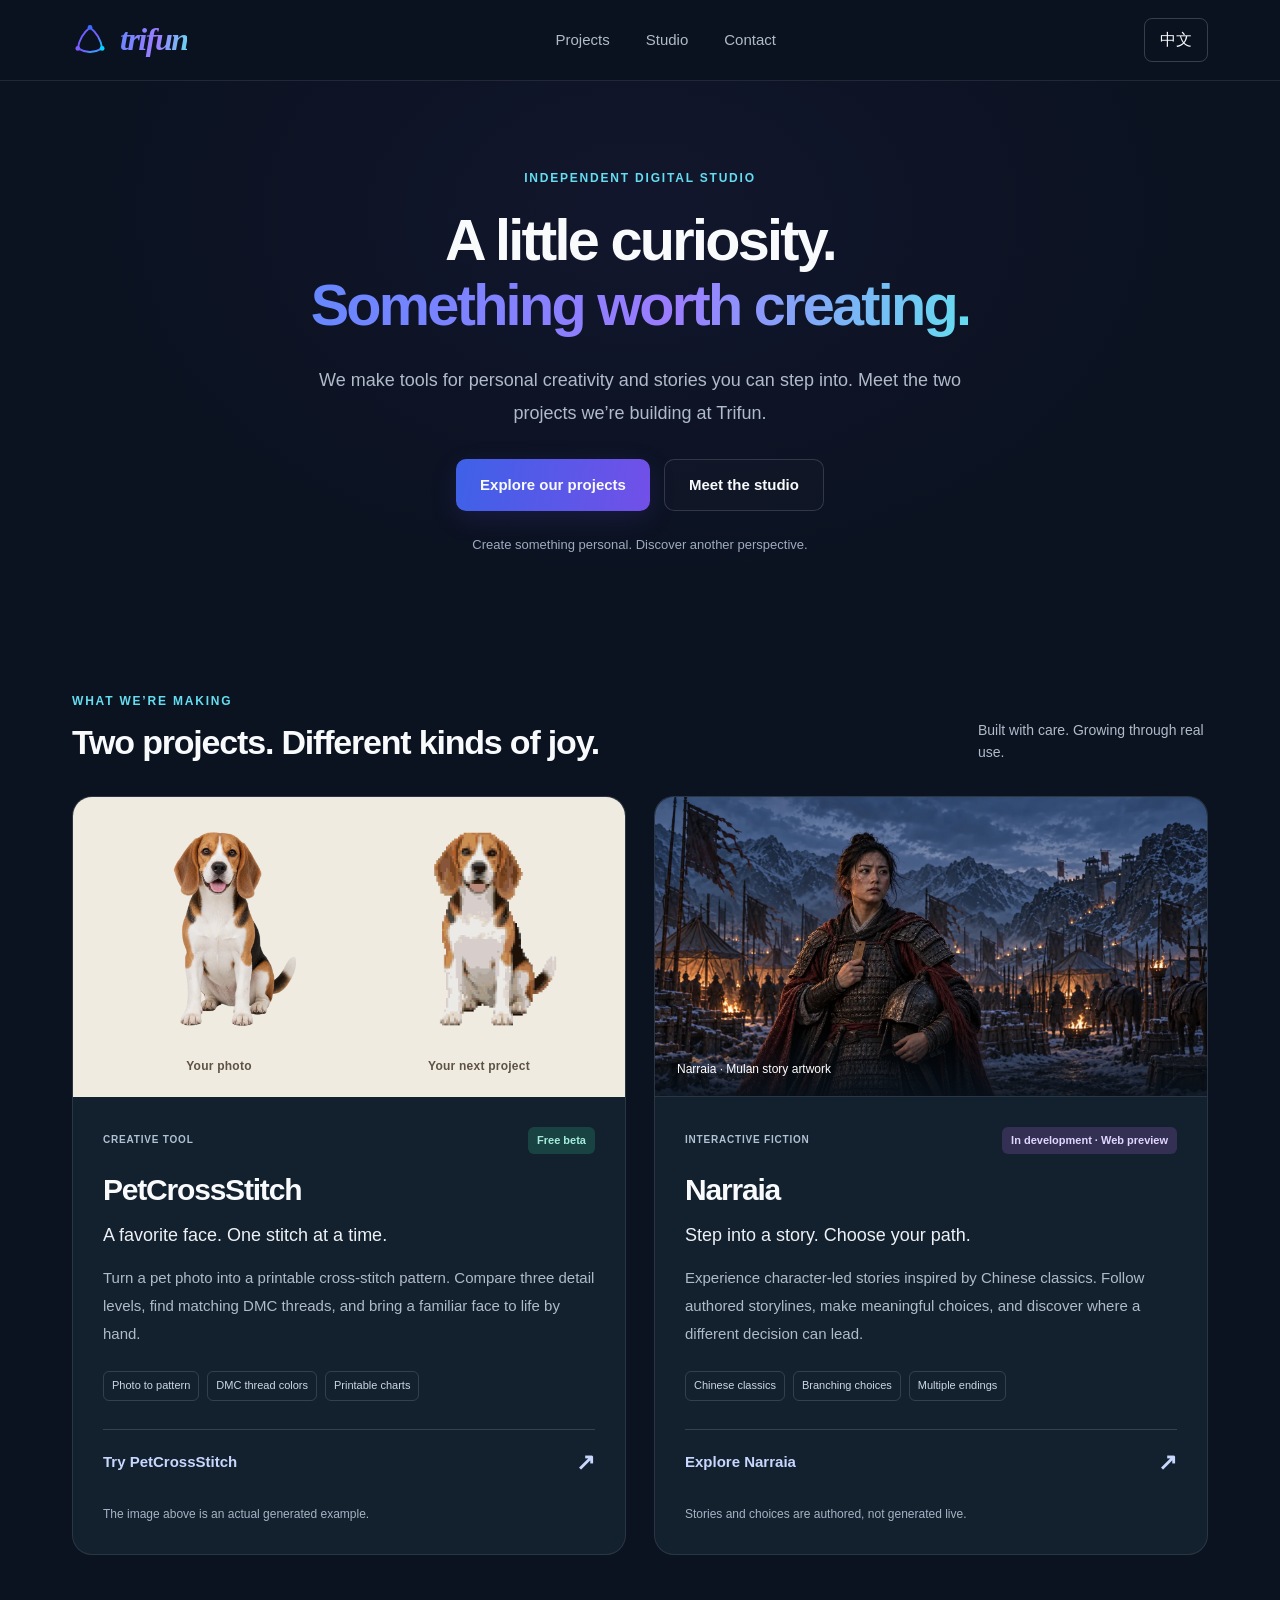
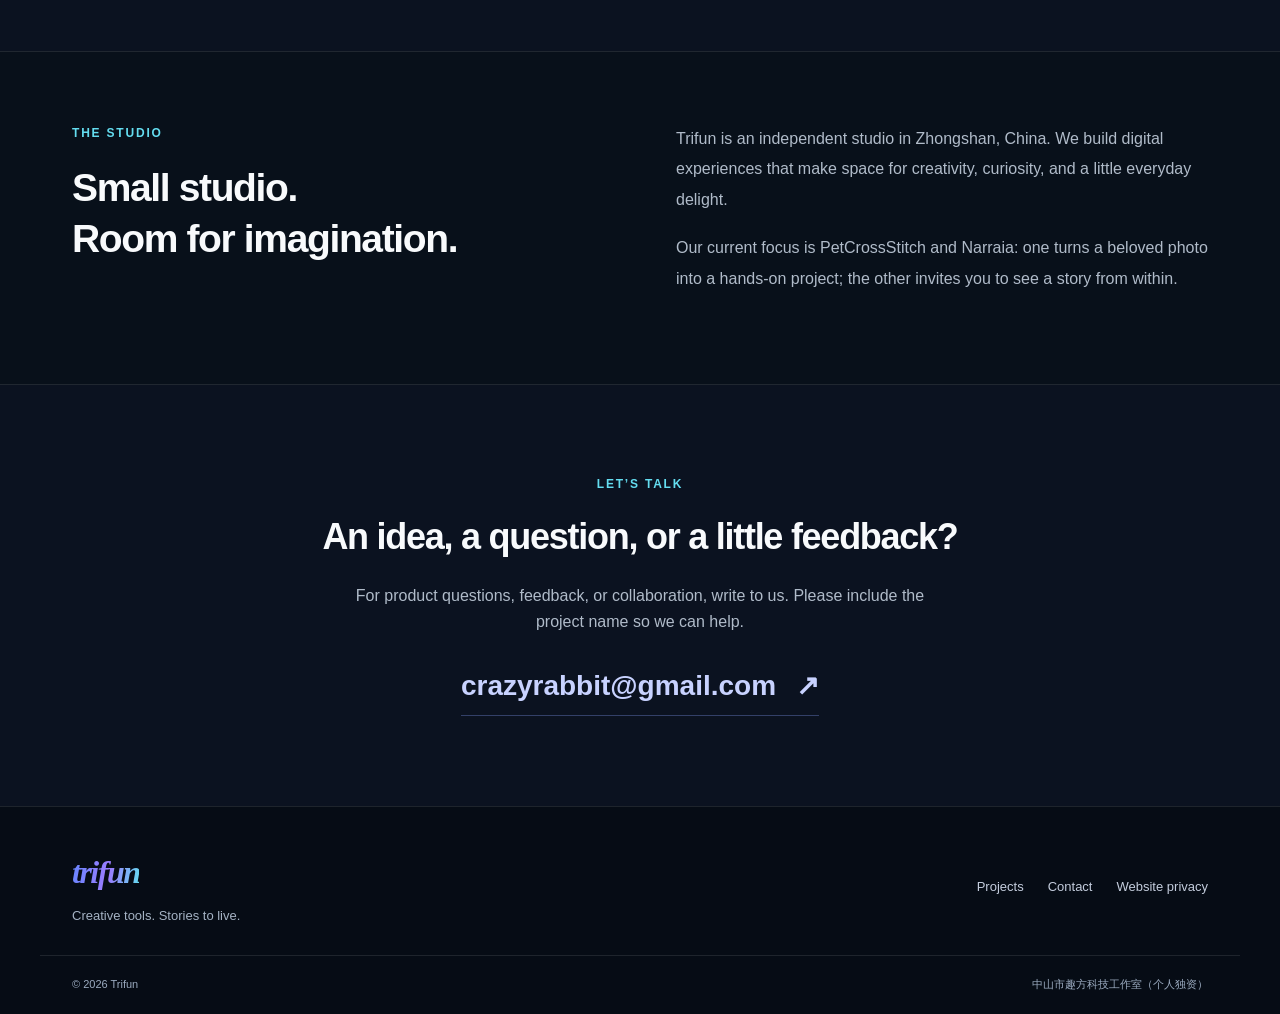
==== commit 4cd97aae: "Remove operator details block from studio section" ====
--- a/index.html
+++ b/index.html
@@ -17,4 +17,4 @@
         <circle cx="39" cy="176" r="16" fill="#7C5CFF"/>
         <circle cx="201" cy="176" r="16" fill="#00D4FF"/>
       </svg><span class="wordmark">trifun</span></a><nav class="desktop" aria-label="Main navigation"><a href="#projects" class=""><span data-en="Projects" data-zh="项目" >Projects</span></a><a href="#studio" class=""><span data-en="Studio" data-zh="工作室" >Studio</span></a><a href="#contact" class=""><span data-en="Contact" data-zh="联系" >Contact</span></a></nav><div class="header-actions"><button id="language" type="button" aria-label="切换为中文">中文</button><button class="burger" id="burgerBtn" type="button" aria-label="Menu" aria-expanded="false" aria-controls="mobileMenu"><span></span><span></span><span></span></button></div></div><nav class="container mobile-menu" id="mobileMenu" aria-label="Mobile navigation" hidden><a href="#projects" class=""><span data-en="Projects" data-zh="项目" >Projects</span></a><a href="#studio" class=""><span data-en="Studio" data-zh="工作室" >Studio</span></a><a href="#contact" class=""><span data-en="Contact" data-zh="联系" >Contact</span></a></nav></header><main id="main"><section class="hero container" id="top"><p class="eyebrow"><span data-en="INDEPENDENT DIGITAL STUDIO" data-zh="独立数字创意工作室" >INDEPENDENT DIGITAL STUDIO</span></p><h1><span data-en="A little curiosity." data-zh="从一点好奇开始。" >A little curiosity.</span><br><span class="gradient"><span data-en="Something worth creating." data-zh="创造值得投入的乐趣。" >Something worth creating.</span></span></h1><p class="hero-sub"><span data-en="We make tools for personal creativity and stories you can step into. Meet the two projects we’re building at Trifun." data-zh="我们打造让创意落地的工具，也创作让人走进其中的故事。这是 Trifun 正在用心打磨的两个项目。" >We make tools for personal creativity and stories you can step into. Meet the two projects we’re building at Trifun.</span></p><div class="cta-row"><a href="#projects" class="btn btn-primary"><span data-en="Explore our projects" data-zh="探索我们的项目" >Explore our projects</span></a><a href="#studio" class="btn btn-secondary"><span data-en="Meet the studio" data-zh="认识工作室" >Meet the studio</span></a></div><p class="hero-note"><span data-en="Create something personal. Discover another perspective." data-zh="留住珍贵的日常，体验不同的人生。" >Create something personal. Discover another perspective.</span></p></section><section class="section container" id="projects"><span id="games" class="anchor-alias" aria-hidden="true"></span><div class="section-heading"><div><p class="eyebrow"><span data-en="WHAT WE’RE MAKING" data-zh="我们正在创造" >WHAT WE’RE MAKING</span></p><h2><span data-en="Two projects. Different kinds of joy." data-zh="两个项目，两种乐趣。" >Two projects. Different kinds of joy.</span></h2></div><p><span data-en="Built with care. Growing through real use." data-zh="从真实体验出发，一步步打磨。" >Built with care. Growing through real use.</span></p></div><div class="project-grid"><article class="project-card" id="petcrossstitch"><div class="pet-visual"><figure><img src="assets/pet-photo.webp" width="600" height="800" alt="Beagle photo with the background removed" data-alt-en="Beagle photo with the background removed" data-alt-zh="移除背景后的比格犬照片" fetchpriority="high"><figcaption><span data-en="Your photo" data-zh="宠物照片" >Your photo</span></figcaption></figure><figure><img src="assets/pet-pattern.png" width="900" height="1200" alt="Cross-stitch pattern generated from the same beagle photo" data-alt-en="Cross-stitch pattern generated from the same beagle photo" data-alt-zh="由同一张比格犬照片生成的十字绣图案"><figcaption><span data-en="Your next project" data-zh="下一份手作" >Your next project</span></figcaption></figure></div><div class="project-body"><div class="project-meta"><span data-en="CREATIVE TOOL" data-zh="创作工具" >CREATIVE TOOL</span><span class="status"><span data-en="Free beta" data-zh="免费测试版" >Free beta</span></span></div><h3>PetCrossStitch</h3><p class="project-tagline"><span data-en="A favorite face. One stitch at a time." data-zh="把心爱的宠物，绣进日常。" >A favorite face. One stitch at a time.</span></p><p class="project-description"><span data-en="Turn a pet photo into a printable cross-stitch pattern. Compare three detail levels, find matching DMC threads, and bring a familiar face to life by hand." data-zh="将宠物照片变成可打印的十字绣图纸。比较三种细节等级，匹配真实 DMC 绣线，用一针一线留住熟悉的模样。" >Turn a pet photo into a printable cross-stitch pattern. Compare three detail levels, find matching DMC threads, and bring a familiar face to life by hand.</span></p><ul class="tags"><li><span data-en="Photo to pattern" data-zh="照片转图纸" >Photo to pattern</span></li><li><span data-en="DMC thread colors" data-zh="DMC 绣线配色" >DMC thread colors</span></li><li><span data-en="Printable charts" data-zh="可打印图纸" >Printable charts</span></li></ul><a class="project-link" href="https://petcrossstitch.us.ci/"><span data-en="Try PetCrossStitch" data-zh="体验 PetCrossStitch" >Try PetCrossStitch</span> <span aria-hidden="true">↗</span></a><p class="project-note"><span data-en="The image above is an actual generated example." data-zh="上图为同一张照片的真实生成示例。" >The image above is an actual generated example.</span></p></div></article>
-<article class="project-card" id="narraia"><figure class="novel-visual"><img src="assets/narraia-mulan.webp" width="1600" height="900" alt="Mulan in a mountain encampment, story artwork from Narraia" data-alt-en="Mulan in a mountain encampment, story artwork from Narraia" data-alt-zh="山间军营中的花木兰，来自 Narraia 的故事美术"><figcaption><span data-en="Narraia · Mulan story artwork" data-zh="Narraia · 花木兰故事美术" >Narraia · Mulan story artwork</span></figcaption></figure><div class="project-body"><div class="project-meta"><span data-en="INTERACTIVE FICTION" data-zh="互动小说" >INTERACTIVE FICTION</span><span class="status purple"><span data-en="In development · Web preview" data-zh="开发中 · 网页体验" >In development · Web preview</span></span></div><h3>Narraia</h3><p class="project-tagline"><span data-en="Step into a story. Choose your path." data-zh="走进故事，作出你的选择。" >Step into a story. Choose your path.</span></p><p class="project-description"><span data-en="Experience character-led stories inspired by Chinese classics. Follow authored storylines, make meaningful choices, and discover where a different decision can lead." data-zh="以角色的视角走进中国经典故事。在精心编写的剧情中作出选择，探索人物关系与不同结局，感受另一种人生。" >Experience character-led stories inspired by Chinese classics. Follow authored storylines, make meaningful choices, and discover where a different decision can lead.</span></p><ul class="tags"><li><span data-en="Chinese classics" data-zh="中国经典故事" >Chinese classics</span></li><li><span data-en="Branching choices" data-zh="分支选择" >Branching choices</span></li><li><span data-en="Multiple endings" data-zh="多种结局" >Multiple endings</span></li></ul><a class="project-link" href="https://narraia.cn.mt/"><span data-en="Explore Narraia" data-zh="体验 Narraia" >Explore Narraia</span> <span aria-hidden="true">↗</span></a><p class="project-note"><span data-en="Stories and choices are authored, not generated live." data-zh="剧情与选项由作者编写，并非实时生成。" >Stories and choices are authored, not generated live.</span></p></div></article></div></section><section class="studio section" id="studio"><div class="container studio-grid"><div><p class="eyebrow"><span data-en="THE STUDIO" data-zh="关于工作室" >THE STUDIO</span></p><h2><span data-en="Small studio." data-zh="小小工作室。" >Small studio.</span><br><span data-en="Room for imagination." data-zh="想象力，大有空间。" >Room for imagination.</span></h2></div><div class="studio-copy"><p><span data-en="Trifun is an independent studio in Zhongshan, China. We build digital experiences that make space for creativity, curiosity, and a little everyday delight." data-zh="Trifun 是位于中国中山的独立工作室。我们通过数字产品，为创作、探索和日常生活中的小小乐趣留出空间。" >Trifun is an independent studio in Zhongshan, China. We build digital experiences that make space for creativity, curiosity, and a little everyday delight.</span></p><p><span data-en="Our current focus is PetCrossStitch and Narraia: one turns a beloved photo into a hands-on project; the other invites you to see a story from within." data-zh="目前我们专注于 PetCrossStitch 和 Narraia：一个让珍爱的照片变成亲手完成的作品，一个让你走进故事，体验角色的选择。" >Our current focus is PetCrossStitch and Narraia: one turns a beloved photo into a hands-on project; the other invites you to see a story from within.</span></p><div class="entity"><span><span data-en="OPERATED BY" data-zh="运营主体" >OPERATED BY</span></span><p lang="zh-CN">中山市趣方科技工作室（个人独资）</p><small><span data-en="Zhongshan, Guangdong, China" data-zh="中国 · 广东 · 中山" >Zhongshan, Guangdong, China</span></small></div></div></div></section><section class="section contact container" id="contact"><p class="eyebrow"><span data-en="LET’S TALK" data-zh="与我们联系" >LET’S TALK</span></p><h2><span data-en="An idea, a question, or a little feedback?" data-zh="有想法、有疑问，或想聊聊体验？" >An idea, a question, or a little feedback?</span></h2><p><span data-en="For product questions, feedback, or collaboration, write to us. Please include the project name so we can help." data-zh="欢迎来信咨询产品、反馈体验或洽谈合作。请注明项目名称，方便我们了解你的问题。" >For product questions, feedback, or collaboration, write to us. Please include the project name so we can help.</span></p><a class="email-link" href="mailto:crazyrabbit@gmail.com">crazyrabbit@gmail.com <span aria-hidden="true">↗</span></a></section></main><footer><div class="container footer-inner"><div><a class="wordmark" href="#top">trifun</a><p><span data-en="Creative tools. Stories to live." data-zh="创作的工具，走进的故事。" >Creative tools. Stories to live.</span></p></div><nav aria-label="Footer"><a href="#projects" class=""><span data-en="Projects" data-zh="项目" >Projects</span></a><a href="#contact" class=""><span data-en="Contact" data-zh="联系" >Contact</span></a><a href="privacy.html" class=""><span data-en="Website privacy" data-zh="网站隐私说明" >Website privacy</span></a></nav></div><div class="container bottom-bar"><span>© 2026 Trifun</span><span lang="zh-CN">中山市趣方科技工作室（个人独资）</span></div></footer></body></html>+<article class="project-card" id="narraia"><figure class="novel-visual"><img src="assets/narraia-mulan.webp" width="1600" height="900" alt="Mulan in a mountain encampment, story artwork from Narraia" data-alt-en="Mulan in a mountain encampment, story artwork from Narraia" data-alt-zh="山间军营中的花木兰，来自 Narraia 的故事美术"><figcaption><span data-en="Narraia · Mulan story artwork" data-zh="Narraia · 花木兰故事美术" >Narraia · Mulan story artwork</span></figcaption></figure><div class="project-body"><div class="project-meta"><span data-en="INTERACTIVE FICTION" data-zh="互动小说" >INTERACTIVE FICTION</span><span class="status purple"><span data-en="In development · Web preview" data-zh="开发中 · 网页体验" >In development · Web preview</span></span></div><h3>Narraia</h3><p class="project-tagline"><span data-en="Step into a story. Choose your path." data-zh="走进故事，作出你的选择。" >Step into a story. Choose your path.</span></p><p class="project-description"><span data-en="Experience character-led stories inspired by Chinese classics. Follow authored storylines, make meaningful choices, and discover where a different decision can lead." data-zh="以角色的视角走进中国经典故事。在精心编写的剧情中作出选择，探索人物关系与不同结局，感受另一种人生。" >Experience character-led stories inspired by Chinese classics. Follow authored storylines, make meaningful choices, and discover where a different decision can lead.</span></p><ul class="tags"><li><span data-en="Chinese classics" data-zh="中国经典故事" >Chinese classics</span></li><li><span data-en="Branching choices" data-zh="分支选择" >Branching choices</span></li><li><span data-en="Multiple endings" data-zh="多种结局" >Multiple endings</span></li></ul><a class="project-link" href="https://narraia.cn.mt/"><span data-en="Explore Narraia" data-zh="体验 Narraia" >Explore Narraia</span> <span aria-hidden="true">↗</span></a><p class="project-note"><span data-en="Stories and choices are authored, not generated live." data-zh="剧情与选项由作者编写，并非实时生成。" >Stories and choices are authored, not generated live.</span></p></div></article></div></section><section class="studio section" id="studio"><div class="container studio-grid"><div><p class="eyebrow"><span data-en="THE STUDIO" data-zh="关于工作室" >THE STUDIO</span></p><h2><span data-en="Small studio." data-zh="小小工作室。" >Small studio.</span><br><span data-en="Room for imagination." data-zh="想象力，大有空间。" >Room for imagination.</span></h2></div><div class="studio-copy"><p><span data-en="Trifun is an independent studio in Zhongshan, China. We build digital experiences that make space for creativity, curiosity, and a little everyday delight." data-zh="Trifun 是位于中国中山的独立工作室。我们通过数字产品，为创作、探索和日常生活中的小小乐趣留出空间。" >Trifun is an independent studio in Zhongshan, China. We build digital experiences that make space for creativity, curiosity, and a little everyday delight.</span></p><p><span data-en="Our current focus is PetCrossStitch and Narraia: one turns a beloved photo into a hands-on project; the other invites you to see a story from within." data-zh="目前我们专注于 PetCrossStitch 和 Narraia：一个让珍爱的照片变成亲手完成的作品，一个让你走进故事，体验角色的选择。" >Our current focus is PetCrossStitch and Narraia: one turns a beloved photo into a hands-on project; the other invites you to see a story from within.</span></p></div></div></section><section class="section contact container" id="contact"><p class="eyebrow"><span data-en="LET’S TALK" data-zh="与我们联系" >LET’S TALK</span></p><h2><span data-en="An idea, a question, or a little feedback?" data-zh="有想法、有疑问，或想聊聊体验？" >An idea, a question, or a little feedback?</span></h2><p><span data-en="For product questions, feedback, or collaboration, write to us. Please include the project name so we can help." data-zh="欢迎来信咨询产品、反馈体验或洽谈合作。请注明项目名称，方便我们了解你的问题。" >For product questions, feedback, or collaboration, write to us. Please include the project name so we can help.</span></p><a class="email-link" href="mailto:crazyrabbit@gmail.com">crazyrabbit@gmail.com <span aria-hidden="true">↗</span></a></section></main><footer><div class="container footer-inner"><div><a class="wordmark" href="#top">trifun</a><p><span data-en="Creative tools. Stories to live." data-zh="创作的工具，走进的故事。" >Creative tools. Stories to live.</span></p></div><nav aria-label="Footer"><a href="#projects" class=""><span data-en="Projects" data-zh="项目" >Projects</span></a><a href="#contact" class=""><span data-en="Contact" data-zh="联系" >Contact</span></a><a href="privacy.html" class=""><span data-en="Website privacy" data-zh="网站隐私说明" >Website privacy</span></a></nav></div><div class="container bottom-bar"><span>© 2026 Trifun</span><span lang="zh-CN">中山市趣方科技工作室（个人独资）</span></div></footer></body></html>
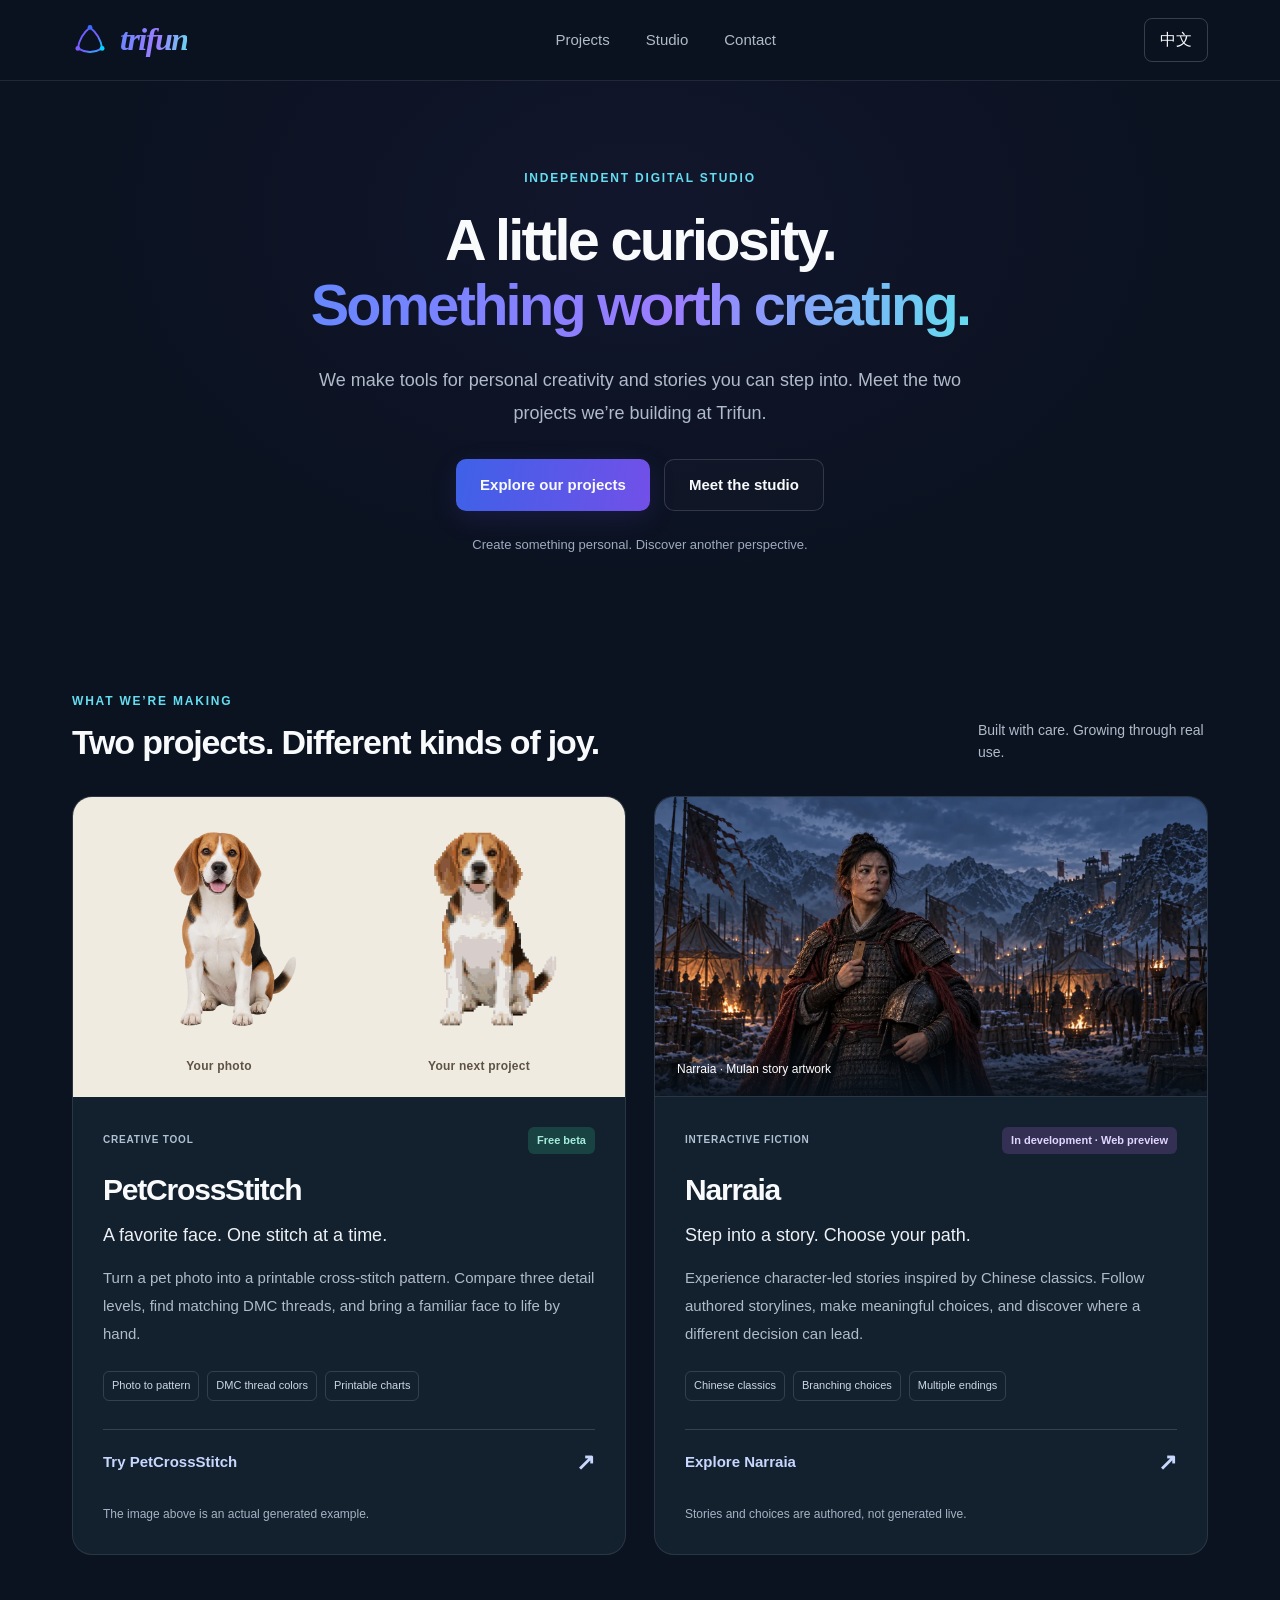
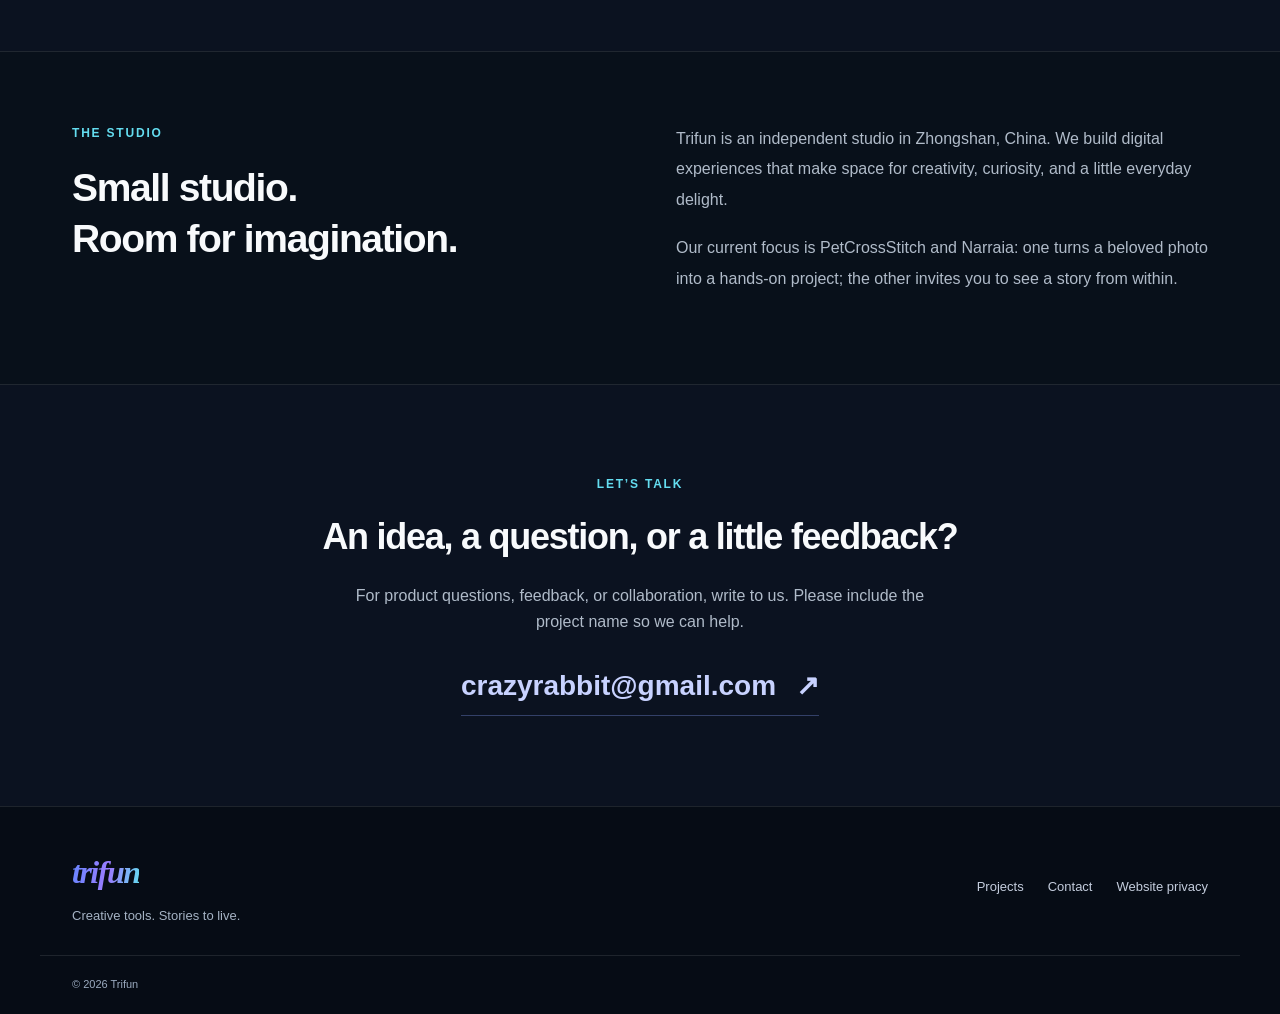
==== commit a4cd3457: "Use trifun branding in public pages and privacy policies" ====
--- a/index.html
+++ b/index.html
@@ -17,4 +17,4 @@
         <circle cx="39" cy="176" r="16" fill="#7C5CFF"/>
         <circle cx="201" cy="176" r="16" fill="#00D4FF"/>
       </svg><span class="wordmark">trifun</span></a><nav class="desktop" aria-label="Main navigation"><a href="#projects" class=""><span data-en="Projects" data-zh="项目" >Projects</span></a><a href="#studio" class=""><span data-en="Studio" data-zh="工作室" >Studio</span></a><a href="#contact" class=""><span data-en="Contact" data-zh="联系" >Contact</span></a></nav><div class="header-actions"><button id="language" type="button" aria-label="切换为中文">中文</button><button class="burger" id="burgerBtn" type="button" aria-label="Menu" aria-expanded="false" aria-controls="mobileMenu"><span></span><span></span><span></span></button></div></div><nav class="container mobile-menu" id="mobileMenu" aria-label="Mobile navigation" hidden><a href="#projects" class=""><span data-en="Projects" data-zh="项目" >Projects</span></a><a href="#studio" class=""><span data-en="Studio" data-zh="工作室" >Studio</span></a><a href="#contact" class=""><span data-en="Contact" data-zh="联系" >Contact</span></a></nav></header><main id="main"><section class="hero container" id="top"><p class="eyebrow"><span data-en="INDEPENDENT DIGITAL STUDIO" data-zh="独立数字创意工作室" >INDEPENDENT DIGITAL STUDIO</span></p><h1><span data-en="A little curiosity." data-zh="从一点好奇开始。" >A little curiosity.</span><br><span class="gradient"><span data-en="Something worth creating." data-zh="创造值得投入的乐趣。" >Something worth creating.</span></span></h1><p class="hero-sub"><span data-en="We make tools for personal creativity and stories you can step into. Meet the two projects we’re building at Trifun." data-zh="我们打造让创意落地的工具，也创作让人走进其中的故事。这是 Trifun 正在用心打磨的两个项目。" >We make tools for personal creativity and stories you can step into. Meet the two projects we’re building at Trifun.</span></p><div class="cta-row"><a href="#projects" class="btn btn-primary"><span data-en="Explore our projects" data-zh="探索我们的项目" >Explore our projects</span></a><a href="#studio" class="btn btn-secondary"><span data-en="Meet the studio" data-zh="认识工作室" >Meet the studio</span></a></div><p class="hero-note"><span data-en="Create something personal. Discover another perspective." data-zh="留住珍贵的日常，体验不同的人生。" >Create something personal. Discover another perspective.</span></p></section><section class="section container" id="projects"><span id="games" class="anchor-alias" aria-hidden="true"></span><div class="section-heading"><div><p class="eyebrow"><span data-en="WHAT WE’RE MAKING" data-zh="我们正在创造" >WHAT WE’RE MAKING</span></p><h2><span data-en="Two projects. Different kinds of joy." data-zh="两个项目，两种乐趣。" >Two projects. Different kinds of joy.</span></h2></div><p><span data-en="Built with care. Growing through real use." data-zh="从真实体验出发，一步步打磨。" >Built with care. Growing through real use.</span></p></div><div class="project-grid"><article class="project-card" id="petcrossstitch"><div class="pet-visual"><figure><img src="assets/pet-photo.webp" width="600" height="800" alt="Beagle photo with the background removed" data-alt-en="Beagle photo with the background removed" data-alt-zh="移除背景后的比格犬照片" fetchpriority="high"><figcaption><span data-en="Your photo" data-zh="宠物照片" >Your photo</span></figcaption></figure><figure><img src="assets/pet-pattern.png" width="900" height="1200" alt="Cross-stitch pattern generated from the same beagle photo" data-alt-en="Cross-stitch pattern generated from the same beagle photo" data-alt-zh="由同一张比格犬照片生成的十字绣图案"><figcaption><span data-en="Your next project" data-zh="下一份手作" >Your next project</span></figcaption></figure></div><div class="project-body"><div class="project-meta"><span data-en="CREATIVE TOOL" data-zh="创作工具" >CREATIVE TOOL</span><span class="status"><span data-en="Free beta" data-zh="免费测试版" >Free beta</span></span></div><h3>PetCrossStitch</h3><p class="project-tagline"><span data-en="A favorite face. One stitch at a time." data-zh="把心爱的宠物，绣进日常。" >A favorite face. One stitch at a time.</span></p><p class="project-description"><span data-en="Turn a pet photo into a printable cross-stitch pattern. Compare three detail levels, find matching DMC threads, and bring a familiar face to life by hand." data-zh="将宠物照片变成可打印的十字绣图纸。比较三种细节等级，匹配真实 DMC 绣线，用一针一线留住熟悉的模样。" >Turn a pet photo into a printable cross-stitch pattern. Compare three detail levels, find matching DMC threads, and bring a familiar face to life by hand.</span></p><ul class="tags"><li><span data-en="Photo to pattern" data-zh="照片转图纸" >Photo to pattern</span></li><li><span data-en="DMC thread colors" data-zh="DMC 绣线配色" >DMC thread colors</span></li><li><span data-en="Printable charts" data-zh="可打印图纸" >Printable charts</span></li></ul><a class="project-link" href="https://petcrossstitch.us.ci/"><span data-en="Try PetCrossStitch" data-zh="体验 PetCrossStitch" >Try PetCrossStitch</span> <span aria-hidden="true">↗</span></a><p class="project-note"><span data-en="The image above is an actual generated example." data-zh="上图为同一张照片的真实生成示例。" >The image above is an actual generated example.</span></p></div></article>
-<article class="project-card" id="narraia"><figure class="novel-visual"><img src="assets/narraia-mulan.webp" width="1600" height="900" alt="Mulan in a mountain encampment, story artwork from Narraia" data-alt-en="Mulan in a mountain encampment, story artwork from Narraia" data-alt-zh="山间军营中的花木兰，来自 Narraia 的故事美术"><figcaption><span data-en="Narraia · Mulan story artwork" data-zh="Narraia · 花木兰故事美术" >Narraia · Mulan story artwork</span></figcaption></figure><div class="project-body"><div class="project-meta"><span data-en="INTERACTIVE FICTION" data-zh="互动小说" >INTERACTIVE FICTION</span><span class="status purple"><span data-en="In development · Web preview" data-zh="开发中 · 网页体验" >In development · Web preview</span></span></div><h3>Narraia</h3><p class="project-tagline"><span data-en="Step into a story. Choose your path." data-zh="走进故事，作出你的选择。" >Step into a story. Choose your path.</span></p><p class="project-description"><span data-en="Experience character-led stories inspired by Chinese classics. Follow authored storylines, make meaningful choices, and discover where a different decision can lead." data-zh="以角色的视角走进中国经典故事。在精心编写的剧情中作出选择，探索人物关系与不同结局，感受另一种人生。" >Experience character-led stories inspired by Chinese classics. Follow authored storylines, make meaningful choices, and discover where a different decision can lead.</span></p><ul class="tags"><li><span data-en="Chinese classics" data-zh="中国经典故事" >Chinese classics</span></li><li><span data-en="Branching choices" data-zh="分支选择" >Branching choices</span></li><li><span data-en="Multiple endings" data-zh="多种结局" >Multiple endings</span></li></ul><a class="project-link" href="https://narraia.cn.mt/"><span data-en="Explore Narraia" data-zh="体验 Narraia" >Explore Narraia</span> <span aria-hidden="true">↗</span></a><p class="project-note"><span data-en="Stories and choices are authored, not generated live." data-zh="剧情与选项由作者编写，并非实时生成。" >Stories and choices are authored, not generated live.</span></p></div></article></div></section><section class="studio section" id="studio"><div class="container studio-grid"><div><p class="eyebrow"><span data-en="THE STUDIO" data-zh="关于工作室" >THE STUDIO</span></p><h2><span data-en="Small studio." data-zh="小小工作室。" >Small studio.</span><br><span data-en="Room for imagination." data-zh="想象力，大有空间。" >Room for imagination.</span></h2></div><div class="studio-copy"><p><span data-en="Trifun is an independent studio in Zhongshan, China. We build digital experiences that make space for creativity, curiosity, and a little everyday delight." data-zh="Trifun 是位于中国中山的独立工作室。我们通过数字产品，为创作、探索和日常生活中的小小乐趣留出空间。" >Trifun is an independent studio in Zhongshan, China. We build digital experiences that make space for creativity, curiosity, and a little everyday delight.</span></p><p><span data-en="Our current focus is PetCrossStitch and Narraia: one turns a beloved photo into a hands-on project; the other invites you to see a story from within." data-zh="目前我们专注于 PetCrossStitch 和 Narraia：一个让珍爱的照片变成亲手完成的作品，一个让你走进故事，体验角色的选择。" >Our current focus is PetCrossStitch and Narraia: one turns a beloved photo into a hands-on project; the other invites you to see a story from within.</span></p></div></div></section><section class="section contact container" id="contact"><p class="eyebrow"><span data-en="LET’S TALK" data-zh="与我们联系" >LET’S TALK</span></p><h2><span data-en="An idea, a question, or a little feedback?" data-zh="有想法、有疑问，或想聊聊体验？" >An idea, a question, or a little feedback?</span></h2><p><span data-en="For product questions, feedback, or collaboration, write to us. Please include the project name so we can help." data-zh="欢迎来信咨询产品、反馈体验或洽谈合作。请注明项目名称，方便我们了解你的问题。" >For product questions, feedback, or collaboration, write to us. Please include the project name so we can help.</span></p><a class="email-link" href="mailto:crazyrabbit@gmail.com">crazyrabbit@gmail.com <span aria-hidden="true">↗</span></a></section></main><footer><div class="container footer-inner"><div><a class="wordmark" href="#top">trifun</a><p><span data-en="Creative tools. Stories to live." data-zh="创作的工具，走进的故事。" >Creative tools. Stories to live.</span></p></div><nav aria-label="Footer"><a href="#projects" class=""><span data-en="Projects" data-zh="项目" >Projects</span></a><a href="#contact" class=""><span data-en="Contact" data-zh="联系" >Contact</span></a><a href="privacy.html" class=""><span data-en="Website privacy" data-zh="网站隐私说明" >Website privacy</span></a></nav></div><div class="container bottom-bar"><span>© 2026 Trifun</span><span lang="zh-CN">中山市趣方科技工作室（个人独资）</span></div></footer></body></html>+<article class="project-card" id="narraia"><figure class="novel-visual"><img src="assets/narraia-mulan.webp" width="1600" height="900" alt="Mulan in a mountain encampment, story artwork from Narraia" data-alt-en="Mulan in a mountain encampment, story artwork from Narraia" data-alt-zh="山间军营中的花木兰，来自 Narraia 的故事美术"><figcaption><span data-en="Narraia · Mulan story artwork" data-zh="Narraia · 花木兰故事美术" >Narraia · Mulan story artwork</span></figcaption></figure><div class="project-body"><div class="project-meta"><span data-en="INTERACTIVE FICTION" data-zh="互动小说" >INTERACTIVE FICTION</span><span class="status purple"><span data-en="In development · Web preview" data-zh="开发中 · 网页体验" >In development · Web preview</span></span></div><h3>Narraia</h3><p class="project-tagline"><span data-en="Step into a story. Choose your path." data-zh="走进故事，作出你的选择。" >Step into a story. Choose your path.</span></p><p class="project-description"><span data-en="Experience character-led stories inspired by Chinese classics. Follow authored storylines, make meaningful choices, and discover where a different decision can lead." data-zh="以角色的视角走进中国经典故事。在精心编写的剧情中作出选择，探索人物关系与不同结局，感受另一种人生。" >Experience character-led stories inspired by Chinese classics. Follow authored storylines, make meaningful choices, and discover where a different decision can lead.</span></p><ul class="tags"><li><span data-en="Chinese classics" data-zh="中国经典故事" >Chinese classics</span></li><li><span data-en="Branching choices" data-zh="分支选择" >Branching choices</span></li><li><span data-en="Multiple endings" data-zh="多种结局" >Multiple endings</span></li></ul><a class="project-link" href="https://narraia.cn.mt/"><span data-en="Explore Narraia" data-zh="体验 Narraia" >Explore Narraia</span> <span aria-hidden="true">↗</span></a><p class="project-note"><span data-en="Stories and choices are authored, not generated live." data-zh="剧情与选项由作者编写，并非实时生成。" >Stories and choices are authored, not generated live.</span></p></div></article></div></section><section class="studio section" id="studio"><div class="container studio-grid"><div><p class="eyebrow"><span data-en="THE STUDIO" data-zh="关于工作室" >THE STUDIO</span></p><h2><span data-en="Small studio." data-zh="小小工作室。" >Small studio.</span><br><span data-en="Room for imagination." data-zh="想象力，大有空间。" >Room for imagination.</span></h2></div><div class="studio-copy"><p><span data-en="Trifun is an independent studio in Zhongshan, China. We build digital experiences that make space for creativity, curiosity, and a little everyday delight." data-zh="Trifun 是位于中国中山的独立工作室。我们通过数字产品，为创作、探索和日常生活中的小小乐趣留出空间。" >Trifun is an independent studio in Zhongshan, China. We build digital experiences that make space for creativity, curiosity, and a little everyday delight.</span></p><p><span data-en="Our current focus is PetCrossStitch and Narraia: one turns a beloved photo into a hands-on project; the other invites you to see a story from within." data-zh="目前我们专注于 PetCrossStitch 和 Narraia：一个让珍爱的照片变成亲手完成的作品，一个让你走进故事，体验角色的选择。" >Our current focus is PetCrossStitch and Narraia: one turns a beloved photo into a hands-on project; the other invites you to see a story from within.</span></p></div></div></section><section class="section contact container" id="contact"><p class="eyebrow"><span data-en="LET’S TALK" data-zh="与我们联系" >LET’S TALK</span></p><h2><span data-en="An idea, a question, or a little feedback?" data-zh="有想法、有疑问，或想聊聊体验？" >An idea, a question, or a little feedback?</span></h2><p><span data-en="For product questions, feedback, or collaboration, write to us. Please include the project name so we can help." data-zh="欢迎来信咨询产品、反馈体验或洽谈合作。请注明项目名称，方便我们了解你的问题。" >For product questions, feedback, or collaboration, write to us. Please include the project name so we can help.</span></p><a class="email-link" href="mailto:crazyrabbit@gmail.com">crazyrabbit@gmail.com <span aria-hidden="true">↗</span></a></section></main><footer><div class="container footer-inner"><div><a class="wordmark" href="#top">trifun</a><p><span data-en="Creative tools. Stories to live." data-zh="创作的工具，走进的故事。" >Creative tools. Stories to live.</span></p></div><nav aria-label="Footer"><a href="#projects" class=""><span data-en="Projects" data-zh="项目" >Projects</span></a><a href="#contact" class=""><span data-en="Contact" data-zh="联系" >Contact</span></a><a href="privacy.html" class=""><span data-en="Website privacy" data-zh="网站隐私说明" >Website privacy</span></a></nav></div><div class="container bottom-bar"><span>© 2026 Trifun</span></div></footer></body></html>
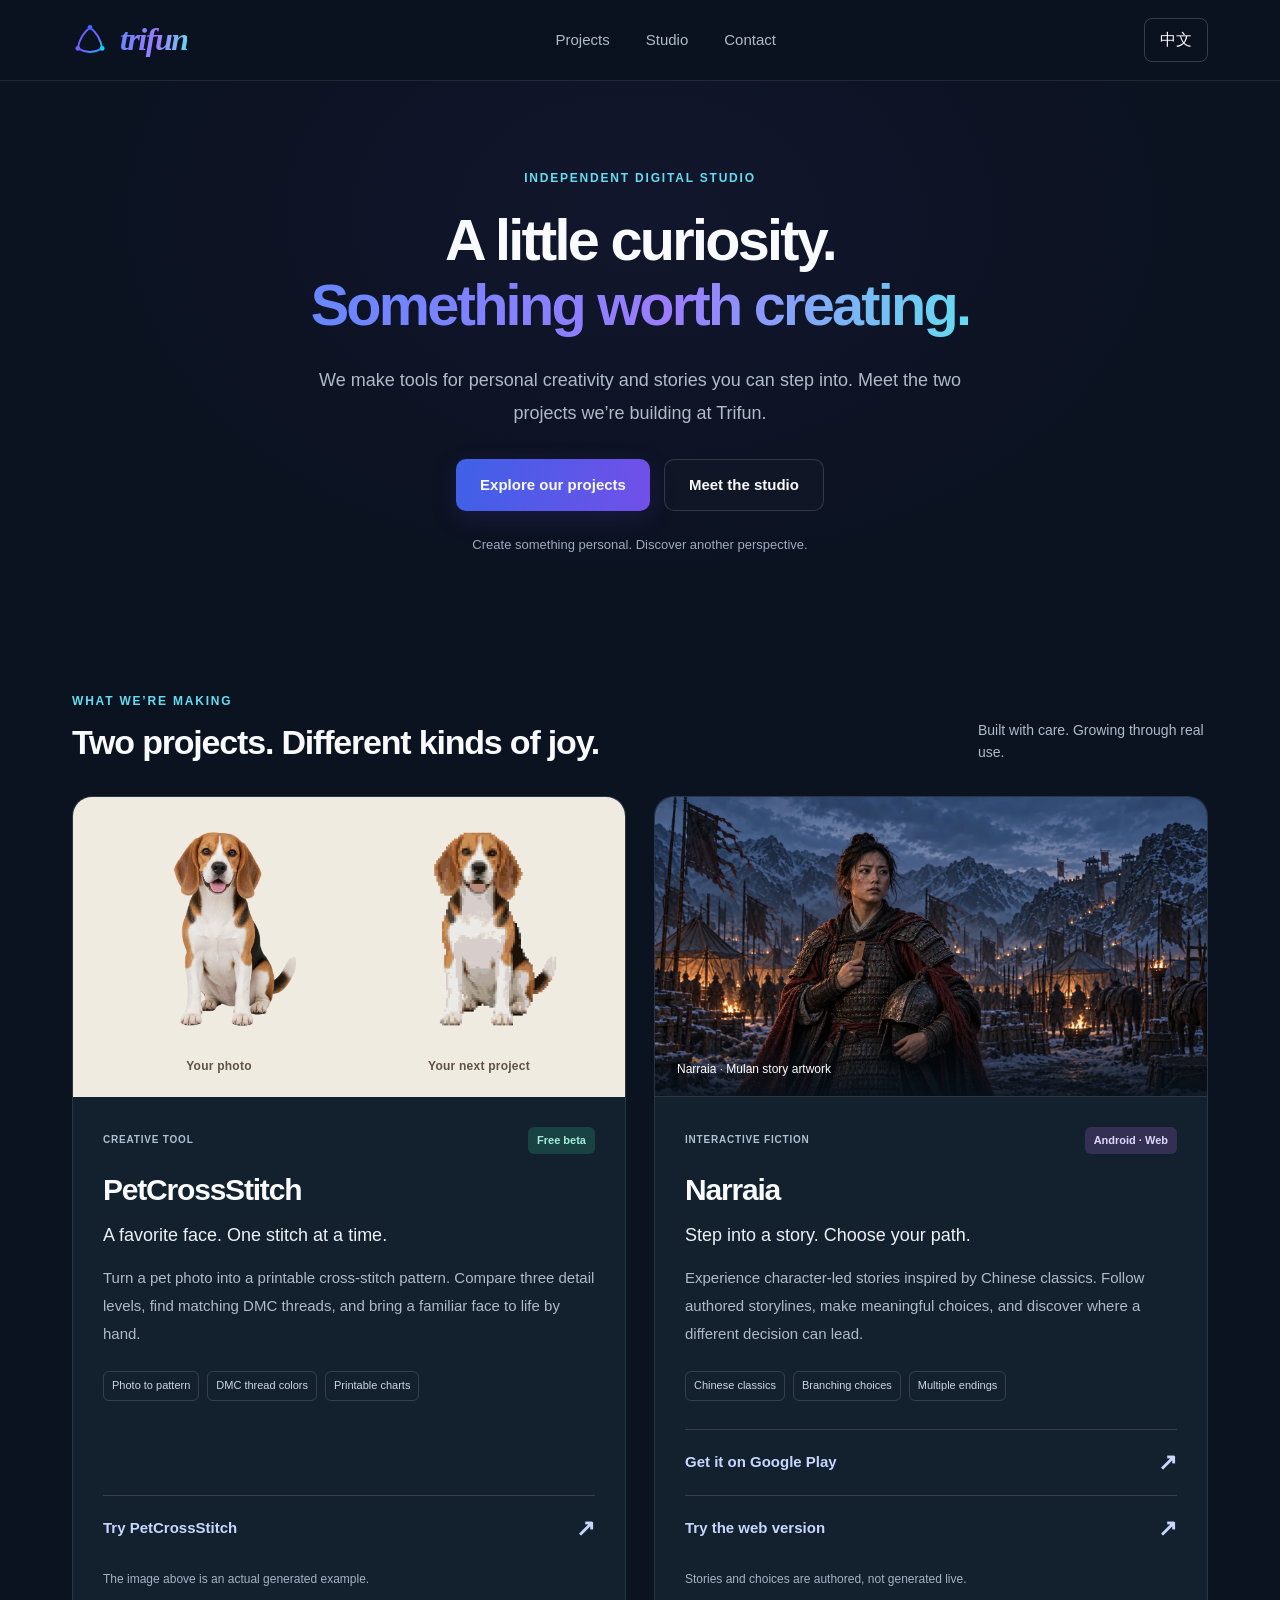
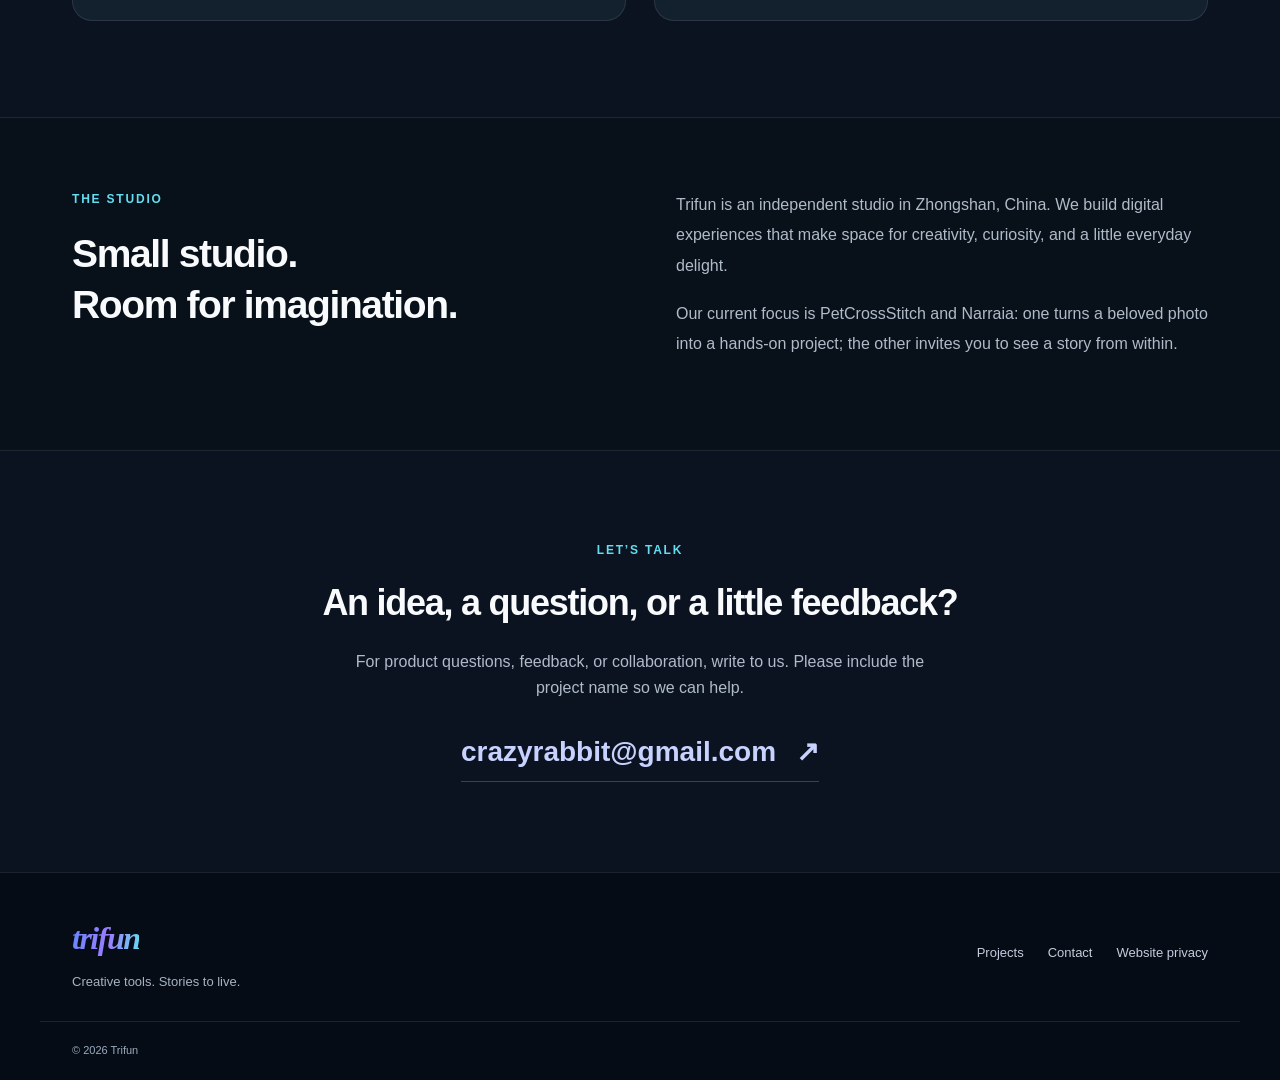
==== commit f0835551: "Add Narraia Google Play download link alongside web version" ====
--- a/index.html
+++ b/index.html
@@ -17,4 +17,4 @@
         <circle cx="39" cy="176" r="16" fill="#7C5CFF"/>
         <circle cx="201" cy="176" r="16" fill="#00D4FF"/>
       </svg><span class="wordmark">trifun</span></a><nav class="desktop" aria-label="Main navigation"><a href="#projects" class=""><span data-en="Projects" data-zh="项目" >Projects</span></a><a href="#studio" class=""><span data-en="Studio" data-zh="工作室" >Studio</span></a><a href="#contact" class=""><span data-en="Contact" data-zh="联系" >Contact</span></a></nav><div class="header-actions"><button id="language" type="button" aria-label="切换为中文">中文</button><button class="burger" id="burgerBtn" type="button" aria-label="Menu" aria-expanded="false" aria-controls="mobileMenu"><span></span><span></span><span></span></button></div></div><nav class="container mobile-menu" id="mobileMenu" aria-label="Mobile navigation" hidden><a href="#projects" class=""><span data-en="Projects" data-zh="项目" >Projects</span></a><a href="#studio" class=""><span data-en="Studio" data-zh="工作室" >Studio</span></a><a href="#contact" class=""><span data-en="Contact" data-zh="联系" >Contact</span></a></nav></header><main id="main"><section class="hero container" id="top"><p class="eyebrow"><span data-en="INDEPENDENT DIGITAL STUDIO" data-zh="独立数字创意工作室" >INDEPENDENT DIGITAL STUDIO</span></p><h1><span data-en="A little curiosity." data-zh="从一点好奇开始。" >A little curiosity.</span><br><span class="gradient"><span data-en="Something worth creating." data-zh="创造值得投入的乐趣。" >Something worth creating.</span></span></h1><p class="hero-sub"><span data-en="We make tools for personal creativity and stories you can step into. Meet the two projects we’re building at Trifun." data-zh="我们打造让创意落地的工具，也创作让人走进其中的故事。这是 Trifun 正在用心打磨的两个项目。" >We make tools for personal creativity and stories you can step into. Meet the two projects we’re building at Trifun.</span></p><div class="cta-row"><a href="#projects" class="btn btn-primary"><span data-en="Explore our projects" data-zh="探索我们的项目" >Explore our projects</span></a><a href="#studio" class="btn btn-secondary"><span data-en="Meet the studio" data-zh="认识工作室" >Meet the studio</span></a></div><p class="hero-note"><span data-en="Create something personal. Discover another perspective." data-zh="留住珍贵的日常，体验不同的人生。" >Create something personal. Discover another perspective.</span></p></section><section class="section container" id="projects"><span id="games" class="anchor-alias" aria-hidden="true"></span><div class="section-heading"><div><p class="eyebrow"><span data-en="WHAT WE’RE MAKING" data-zh="我们正在创造" >WHAT WE’RE MAKING</span></p><h2><span data-en="Two projects. Different kinds of joy." data-zh="两个项目，两种乐趣。" >Two projects. Different kinds of joy.</span></h2></div><p><span data-en="Built with care. Growing through real use." data-zh="从真实体验出发，一步步打磨。" >Built with care. Growing through real use.</span></p></div><div class="project-grid"><article class="project-card" id="petcrossstitch"><div class="pet-visual"><figure><img src="assets/pet-photo.webp" width="600" height="800" alt="Beagle photo with the background removed" data-alt-en="Beagle photo with the background removed" data-alt-zh="移除背景后的比格犬照片" fetchpriority="high"><figcaption><span data-en="Your photo" data-zh="宠物照片" >Your photo</span></figcaption></figure><figure><img src="assets/pet-pattern.png" width="900" height="1200" alt="Cross-stitch pattern generated from the same beagle photo" data-alt-en="Cross-stitch pattern generated from the same beagle photo" data-alt-zh="由同一张比格犬照片生成的十字绣图案"><figcaption><span data-en="Your next project" data-zh="下一份手作" >Your next project</span></figcaption></figure></div><div class="project-body"><div class="project-meta"><span data-en="CREATIVE TOOL" data-zh="创作工具" >CREATIVE TOOL</span><span class="status"><span data-en="Free beta" data-zh="免费测试版" >Free beta</span></span></div><h3>PetCrossStitch</h3><p class="project-tagline"><span data-en="A favorite face. One stitch at a time." data-zh="把心爱的宠物，绣进日常。" >A favorite face. One stitch at a time.</span></p><p class="project-description"><span data-en="Turn a pet photo into a printable cross-stitch pattern. Compare three detail levels, find matching DMC threads, and bring a familiar face to life by hand." data-zh="将宠物照片变成可打印的十字绣图纸。比较三种细节等级，匹配真实 DMC 绣线，用一针一线留住熟悉的模样。" >Turn a pet photo into a printable cross-stitch pattern. Compare three detail levels, find matching DMC threads, and bring a familiar face to life by hand.</span></p><ul class="tags"><li><span data-en="Photo to pattern" data-zh="照片转图纸" >Photo to pattern</span></li><li><span data-en="DMC thread colors" data-zh="DMC 绣线配色" >DMC thread colors</span></li><li><span data-en="Printable charts" data-zh="可打印图纸" >Printable charts</span></li></ul><a class="project-link" href="https://petcrossstitch.us.ci/"><span data-en="Try PetCrossStitch" data-zh="体验 PetCrossStitch" >Try PetCrossStitch</span> <span aria-hidden="true">↗</span></a><p class="project-note"><span data-en="The image above is an actual generated example." data-zh="上图为同一张照片的真实生成示例。" >The image above is an actual generated example.</span></p></div></article>
-<article class="project-card" id="narraia"><figure class="novel-visual"><img src="assets/narraia-mulan.webp" width="1600" height="900" alt="Mulan in a mountain encampment, story artwork from Narraia" data-alt-en="Mulan in a mountain encampment, story artwork from Narraia" data-alt-zh="山间军营中的花木兰，来自 Narraia 的故事美术"><figcaption><span data-en="Narraia · Mulan story artwork" data-zh="Narraia · 花木兰故事美术" >Narraia · Mulan story artwork</span></figcaption></figure><div class="project-body"><div class="project-meta"><span data-en="INTERACTIVE FICTION" data-zh="互动小说" >INTERACTIVE FICTION</span><span class="status purple"><span data-en="In development · Web preview" data-zh="开发中 · 网页体验" >In development · Web preview</span></span></div><h3>Narraia</h3><p class="project-tagline"><span data-en="Step into a story. Choose your path." data-zh="走进故事，作出你的选择。" >Step into a story. Choose your path.</span></p><p class="project-description"><span data-en="Experience character-led stories inspired by Chinese classics. Follow authored storylines, make meaningful choices, and discover where a different decision can lead." data-zh="以角色的视角走进中国经典故事。在精心编写的剧情中作出选择，探索人物关系与不同结局，感受另一种人生。" >Experience character-led stories inspired by Chinese classics. Follow authored storylines, make meaningful choices, and discover where a different decision can lead.</span></p><ul class="tags"><li><span data-en="Chinese classics" data-zh="中国经典故事" >Chinese classics</span></li><li><span data-en="Branching choices" data-zh="分支选择" >Branching choices</span></li><li><span data-en="Multiple endings" data-zh="多种结局" >Multiple endings</span></li></ul><a class="project-link" href="https://narraia.cn.mt/"><span data-en="Explore Narraia" data-zh="体验 Narraia" >Explore Narraia</span> <span aria-hidden="true">↗</span></a><p class="project-note"><span data-en="Stories and choices are authored, not generated live." data-zh="剧情与选项由作者编写，并非实时生成。" >Stories and choices are authored, not generated live.</span></p></div></article></div></section><section class="studio section" id="studio"><div class="container studio-grid"><div><p class="eyebrow"><span data-en="THE STUDIO" data-zh="关于工作室" >THE STUDIO</span></p><h2><span data-en="Small studio." data-zh="小小工作室。" >Small studio.</span><br><span data-en="Room for imagination." data-zh="想象力，大有空间。" >Room for imagination.</span></h2></div><div class="studio-copy"><p><span data-en="Trifun is an independent studio in Zhongshan, China. We build digital experiences that make space for creativity, curiosity, and a little everyday delight." data-zh="Trifun 是位于中国中山的独立工作室。我们通过数字产品，为创作、探索和日常生活中的小小乐趣留出空间。" >Trifun is an independent studio in Zhongshan, China. We build digital experiences that make space for creativity, curiosity, and a little everyday delight.</span></p><p><span data-en="Our current focus is PetCrossStitch and Narraia: one turns a beloved photo into a hands-on project; the other invites you to see a story from within." data-zh="目前我们专注于 PetCrossStitch 和 Narraia：一个让珍爱的照片变成亲手完成的作品，一个让你走进故事，体验角色的选择。" >Our current focus is PetCrossStitch and Narraia: one turns a beloved photo into a hands-on project; the other invites you to see a story from within.</span></p></div></div></section><section class="section contact container" id="contact"><p class="eyebrow"><span data-en="LET’S TALK" data-zh="与我们联系" >LET’S TALK</span></p><h2><span data-en="An idea, a question, or a little feedback?" data-zh="有想法、有疑问，或想聊聊体验？" >An idea, a question, or a little feedback?</span></h2><p><span data-en="For product questions, feedback, or collaboration, write to us. Please include the project name so we can help." data-zh="欢迎来信咨询产品、反馈体验或洽谈合作。请注明项目名称，方便我们了解你的问题。" >For product questions, feedback, or collaboration, write to us. Please include the project name so we can help.</span></p><a class="email-link" href="mailto:crazyrabbit@gmail.com">crazyrabbit@gmail.com <span aria-hidden="true">↗</span></a></section></main><footer><div class="container footer-inner"><div><a class="wordmark" href="#top">trifun</a><p><span data-en="Creative tools. Stories to live." data-zh="创作的工具，走进的故事。" >Creative tools. Stories to live.</span></p></div><nav aria-label="Footer"><a href="#projects" class=""><span data-en="Projects" data-zh="项目" >Projects</span></a><a href="#contact" class=""><span data-en="Contact" data-zh="联系" >Contact</span></a><a href="privacy.html" class=""><span data-en="Website privacy" data-zh="网站隐私说明" >Website privacy</span></a></nav></div><div class="container bottom-bar"><span>© 2026 Trifun</span></div></footer></body></html>+<article class="project-card" id="narraia"><figure class="novel-visual"><img src="assets/narraia-mulan.webp" width="1600" height="900" alt="Mulan in a mountain encampment, story artwork from Narraia" data-alt-en="Mulan in a mountain encampment, story artwork from Narraia" data-alt-zh="山间军营中的花木兰，来自 Narraia 的故事美术"><figcaption><span data-en="Narraia · Mulan story artwork" data-zh="Narraia · 花木兰故事美术" >Narraia · Mulan story artwork</span></figcaption></figure><div class="project-body"><div class="project-meta"><span data-en="INTERACTIVE FICTION" data-zh="互动小说" >INTERACTIVE FICTION</span><span class="status purple"><span data-en="Android · Web" data-zh="Android · 网页版" >Android · Web</span></span></div><h3>Narraia</h3><p class="project-tagline"><span data-en="Step into a story. Choose your path." data-zh="走进故事，作出你的选择。" >Step into a story. Choose your path.</span></p><p class="project-description"><span data-en="Experience character-led stories inspired by Chinese classics. Follow authored storylines, make meaningful choices, and discover where a different decision can lead." data-zh="以角色的视角走进中国经典故事。在精心编写的剧情中作出选择，探索人物关系与不同结局，感受另一种人生。" >Experience character-led stories inspired by Chinese classics. Follow authored storylines, make meaningful choices, and discover where a different decision can lead.</span></p><ul class="tags"><li><span data-en="Chinese classics" data-zh="中国经典故事" >Chinese classics</span></li><li><span data-en="Branching choices" data-zh="分支选择" >Branching choices</span></li><li><span data-en="Multiple endings" data-zh="多种结局" >Multiple endings</span></li></ul><a class="project-link" href="https://play.google.com/store/apps/details?id=com.narraia.ai"><span data-en="Get it on Google Play" data-zh="在 Google Play 下载">Get it on Google Play</span> <span aria-hidden="true">↗</span></a><a class="project-link" href="https://narraia.cn.mt/"><span data-en="Try the web version" data-zh="体验网页版">Try the web version</span> <span aria-hidden="true">↗</span></a><p class="project-note"><span data-en="Stories and choices are authored, not generated live." data-zh="剧情与选项由作者编写，并非实时生成。" >Stories and choices are authored, not generated live.</span></p></div></article></div></section><section class="studio section" id="studio"><div class="container studio-grid"><div><p class="eyebrow"><span data-en="THE STUDIO" data-zh="关于工作室" >THE STUDIO</span></p><h2><span data-en="Small studio." data-zh="小小工作室。" >Small studio.</span><br><span data-en="Room for imagination." data-zh="想象力，大有空间。" >Room for imagination.</span></h2></div><div class="studio-copy"><p><span data-en="Trifun is an independent studio in Zhongshan, China. We build digital experiences that make space for creativity, curiosity, and a little everyday delight." data-zh="Trifun 是位于中国中山的独立工作室。我们通过数字产品，为创作、探索和日常生活中的小小乐趣留出空间。" >Trifun is an independent studio in Zhongshan, China. We build digital experiences that make space for creativity, curiosity, and a little everyday delight.</span></p><p><span data-en="Our current focus is PetCrossStitch and Narraia: one turns a beloved photo into a hands-on project; the other invites you to see a story from within." data-zh="目前我们专注于 PetCrossStitch 和 Narraia：一个让珍爱的照片变成亲手完成的作品，一个让你走进故事，体验角色的选择。" >Our current focus is PetCrossStitch and Narraia: one turns a beloved photo into a hands-on project; the other invites you to see a story from within.</span></p></div></div></section><section class="section contact container" id="contact"><p class="eyebrow"><span data-en="LET’S TALK" data-zh="与我们联系" >LET’S TALK</span></p><h2><span data-en="An idea, a question, or a little feedback?" data-zh="有想法、有疑问，或想聊聊体验？" >An idea, a question, or a little feedback?</span></h2><p><span data-en="For product questions, feedback, or collaboration, write to us. Please include the project name so we can help." data-zh="欢迎来信咨询产品、反馈体验或洽谈合作。请注明项目名称，方便我们了解你的问题。" >For product questions, feedback, or collaboration, write to us. Please include the project name so we can help.</span></p><a class="email-link" href="mailto:crazyrabbit@gmail.com">crazyrabbit@gmail.com <span aria-hidden="true">↗</span></a></section></main><footer><div class="container footer-inner"><div><a class="wordmark" href="#top">trifun</a><p><span data-en="Creative tools. Stories to live." data-zh="创作的工具，走进的故事。" >Creative tools. Stories to live.</span></p></div><nav aria-label="Footer"><a href="#projects" class=""><span data-en="Projects" data-zh="项目" >Projects</span></a><a href="#contact" class=""><span data-en="Contact" data-zh="联系" >Contact</span></a><a href="privacy.html" class=""><span data-en="Website privacy" data-zh="网站隐私说明" >Website privacy</span></a></nav></div><div class="container bottom-bar"><span>© 2026 Trifun</span></div></footer></body></html>
